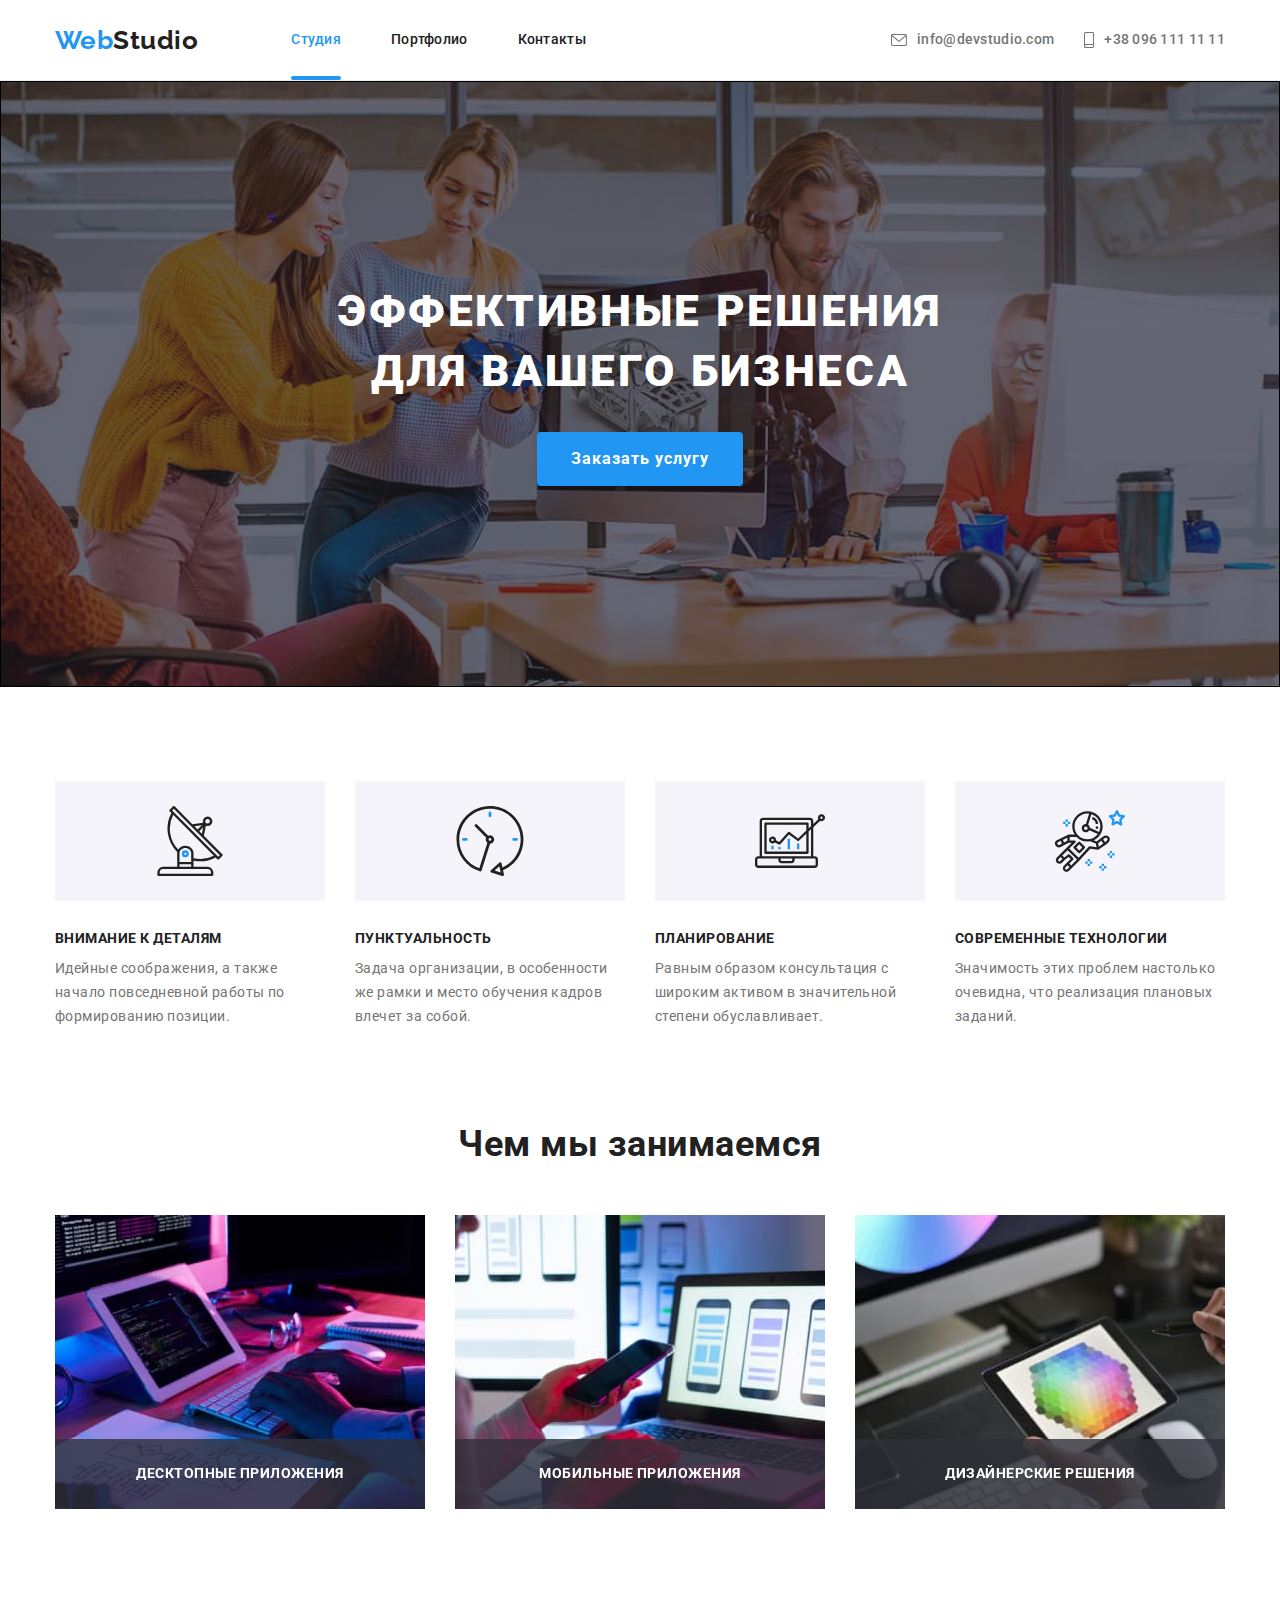
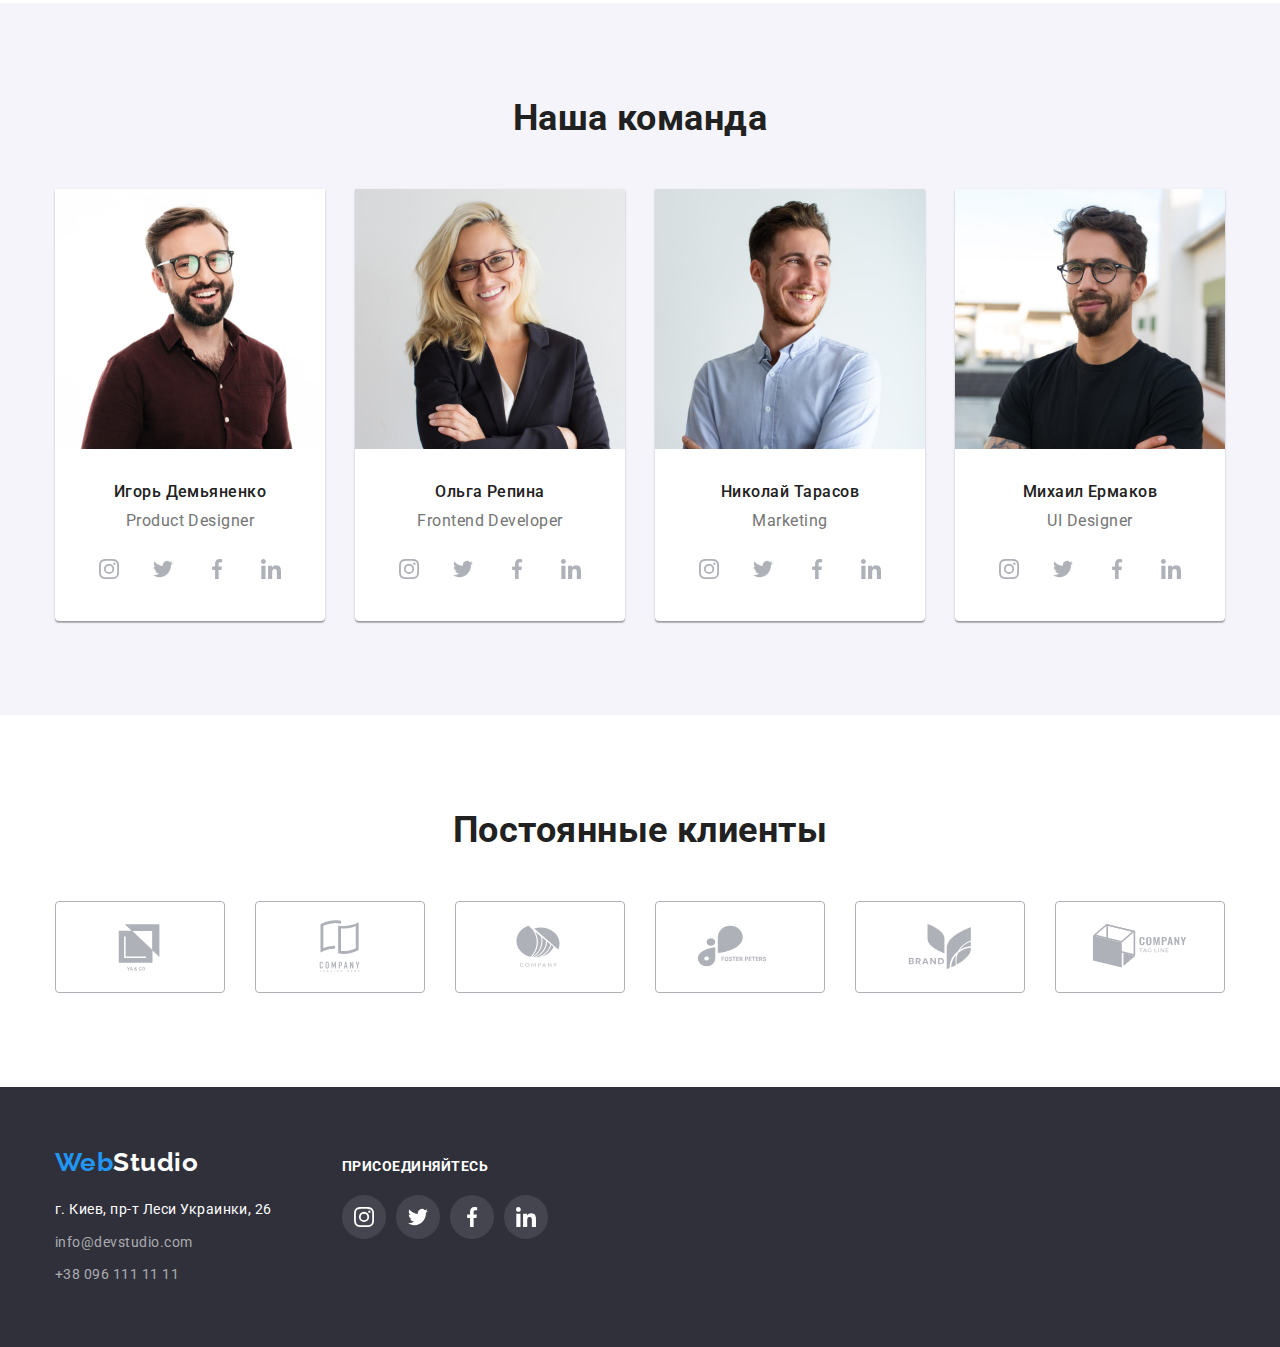
==== index.html @ 762a71c5 "start" ====
<!DOCTYPE html>
<html lang="ru">

<head>
    <meta charset="UTF-8">
    <meta http-equiv="X-UA-Compatible" content="IE=edge">
    <meta name="viewport" content="width=device-width, initial-scale=1.0">
    <title>HomeWork №5</title>
    <link rel="stylesheet" href="https://cdnjs.cloudflare.com/ajax/libs/modern-normalize/1.1.0/modern-normalize.min.css">
    <link href="https://fonts.googleapis.com/css2?family=Raleway:wght@700&family=Roboto:wght@400;500;700;900&display=swap" rel="stylesheet">
    <link rel="stylesheet" href="./css/styles.css"/>
</head>

<body>
    <!-- Шапка-->
    <header class="header-page">
        <div class="container logo-nav-contacts">
            <nav class="logo-nav">
                <a href="./index.html" class="logo"><span class="logostyle">Web</span>Studio</a>
                <ul class="site-nav list">
                    <li class="site-nav-item"><a href="./index.html" class="link current">Студия</a></li>
                    <li class="site-nav-item"><a href="./portfolio.html" class="link">Портфолио</a></li>
                    <li class="site-nav-item"><a href="./contacts.html" class="link">Контакты</a></li>
                </ul>
            </nav>
                <ul class="header-address list">
                    <li class="contact-item">
                        <a href="mailto:info@devstudio.com" class="header-contact">
                            <svg class="contact-icon" width="16" height="12">
                                <use href="./images/icon.svg#icon-mail" ></use>
                            </svg>
                            info@devstudio.com</a>
                    </li>
                    <li class="contact-item">
                        <a href="tel:+380961111111" class="header-contact">
                            <svg class="contact-icon" width="10" height="16">
                                <use href="./images/icon.svg#icon-mobile"></use>
                            </svg>
                            +38 096 111 11 11</a>
                    </li>
                </ul>
                
        </div>
    </header>
    <main>
        <!-- Hero / Эффективные решения -->
            <section class="section hero">
                <h1 class="hero-title">Эффективные решения для вашего бизнеса</h1>
                <button type="button" class="button-primary" data-modal-open>Заказать услугу</button>
            </section>
        <!-- Modal / Модальное окно -->
            <div class="backdrop is-hidden" data-modal>
                <div class="modal">
                    <button class="button-close" data-modal-close>
                        <svg class="button-icon-close" width="11" height="11">
                            <use href="./images/icon.svg#icon-close"></use>
                        </svg>
                    </button>
                </div>
            </div>
        <!-- Work / Наши преймущества (с условным заголовком) -->
        <section class="section work">
        <div class="container">
            <h2 class="visually-hidden">Наши преймущества</h2>
            <ul class="work list">
                <li class="work-item">
                    <div class="button-work">
                        <svg class="button-icon-work" width="70" height="70">
                            <use href="./images/icon.svg#icon-antenna"></use>
                        </svg>
                    </div>
                    <h3 class="work-title">Внимание к деталям</h3>
                    <p class="work-description">Идейные соображения, а также начало повседневной работы по формированию позиции.
                    </p>
                </li>
                <li class="work-item">
                    <div class="button-work">
                        <svg class="button-icon-work" width="70" height="70">
                            <use href="./images/icon.svg#icon-clock"></use>
                        </svg>
                    </div>
                    <h3 class="work-title">Пунктуальность</h3>
                    <p class="work-description">Задача организации, в особенности же рамки и место обучения кадров влечет за
                        собой.</p>
                </li>
                <li class="work-item">
                    <div class="button-work">
                        <svg class="button-icon-work" width="70" height="70">
                            <use href="./images/icon.svg#icon-diagram"></use>
                        </svg>
                    </div>
                    <h3 class="work-title">Планирование</h3>
                    <p class="work-description">Равным образом консультация с широким активом в значительной степени
                        обуславливает.</p>
                </li>
                <li class="work-item">
                    <div class="button-work">
                        <svg class="button-icon-work" width="70" height="70">
                            <use href="./images/icon.svg#icon-astronaut"></use>
                        </svg>
                    </div>
                    <h3 class="work-title">Современные технологии</h3>
                    <p class="work-description">Значимость этих проблем настолько очевидна, что реализация плановых заданий.</p>
                </li>
            </ul>
        </div>
        </section>
        <!-- About / Чем мы занимаемся -->
        <section class="section about">
        <div class="container">
            <h2 class="section-title">Чем мы занимаемся</h2>
                <ul class="about list">
                    <li class="about-item">
                        <img src="./images/box1.jpg" class="about-image" alt="image programer is working" width="370" />
                        <h3 class="about-subject">Десктопные приложения</h3>
                    </li>
                    <li class="about-item">
                        <img src="./images/box2.jpg" class="about-image" alt="designers are developing application for smartphones-" width="370"/>
                        <h3 class="about-subject">Мобильные приложения</h3>
                    </li>
                    <li class="about-item">
                        <img src="./images/box3.jpg" class="about-image" alt="creative artist web-design is working-" width="370"/>
                        <h3 class="about-subject">Дизайнерские решения</h3>
                    </li>
                </ul>
        </div>
        </section>
        <!-- Our team / Наша команда -->
        <section class="section team">
        <div class="container">
            <h2 class="section-title">Наша команда</h2>
            <ul class="team-box list">
                <li class="team-item" >
                    <img src="./images/pdesigner.jpg" alt="Игорь Демьяненко" class="team-image" width="270"/>
                    <div class="team-thumbs">
                        <h3 class="our-team">Игорь Демьяненко</h3>
                        <p class="team-speciality">Product Designer</p>
                        <ul class="team-social list">
                            <li class="team-social-item">
                                <a href="" class="button-team-social">
                                    <svg class="button-team-icon-social" width="20" height="20">
                                        <use href="./images/icon.svg#icon-instagram"></use>
                                    </svg>
                                </a>
                            </li>
                            <li class="team-social-item">
                                <a href="" class="button-team-social">
                                    <svg class="button-team-icon-social" width="20" height="20">
                                        <use href="./images/icon.svg#icon-twitter"></use>
                                    </svg>
                                </a>
                            </li>
                            <li class="team-social-item">
                                <a href="" class="button-team-social">
                                    <svg class="button-team-icon-social" width="20" height="20">
                                        <use href="./images/icon.svg#icon-facebook"></use>
                                    </svg>
                                </a>
                            </li>
                            <li class="team-social-item">
                                <a href="" class="button-team-social">
                                    <svg class="button-team-icon-social" width="20" height="20">
                                        <use href="./images/icon.svg#icon-linkedin"></use>
                                    </svg>
                                </a>
                            </li>
                        </ul>
                    </div>
                </li>
                <li class="team-item">
                    <img src="./images/developer.jpg" alt="Ольга Репина" class="team-image" width="270"/>
                    <div class="team-thumbs">
                        <h3 class="our-team">Ольга Репина</h3>
                        <p class="team-speciality">Frontend Developer</p>
                        <ul class="team-social list">
                            <li class="team-social-item">
                                <a href="" class="button-team-social">
                                    <svg class="button-team-icon-social" width="20" height="20">
                                        <use href="./images/icon.svg#icon-instagram"></use>
                                    </svg>
                                </a>
                            </li>
                            <li class="team-social-item">
                                <a href="" class="button-team-social">
                                    <svg class="button-team-icon-social" width="20" height="20">
                                        <use href="./images/icon.svg#icon-twitter"></use>
                                    </svg>
                                </a>
                            </li>
                            <li class="team-social-item">
                                <a href="" class="button-team-social">
                                    <svg class="button-team-icon-social" width="20" height="20">
                                        <use href="./images/icon.svg#icon-facebook"></use>
                                    </svg>
                                </a>
                            </li>
                            <li class="team-social-item">
                                <a href="" class="button-team-social">
                                    <svg class="button-team-icon-social" width="20" height="20">
                                        <use href="./images/icon.svg#icon-linkedin"></use>
                                    </svg>
                                </a>
                            </li>
                        </ul>
                    </div>
                </li>
                <li class="team-item">
                    <img src="./images/marketing.jpg" alt="Николай Тарасов" class="team-image" width="270"/>
                    <div class="team-thumbs">
                        <h3 class="our-team">Николай Тарасов</h3>
                        <p class="team-speciality">Marketing</p>
                        <ul class="team-social list">
                            <li class="team-social-item">
                                <a href="" class="button-team-social">
                                    <svg class="button-team-icon-social" width="20" height="20">
                                        <use href="./images/icon.svg#icon-instagram"></use>
                                    </svg>
                                </a>
                            </li>
                            <li class="team-social-item">
                                <a href="" class="button-team-social">
                                    <svg class="button-team-icon-social" width="20" height="20">
                                        <use href="./images/icon.svg#icon-twitter"></use>
                                    </svg>
                                </a>
                            </li>
                            <li class="team-social-item">
                                <a href="" class="button-team-social">
                                    <svg class="button-team-icon-social" width="20" height="20">
                                        <use href="./images/icon.svg#icon-facebook"></use>
                                    </svg>
                                </a>
                            </li>
                            <li class="team-social-item">
                                <a href="" class="button-team-social">
                                    <svg class="button-team-icon-social" width="20" height="20">
                                        <use href="./images/icon.svg#icon-linkedin"></use>
                                    </svg>
                                </a>
                            </li>
                        </ul>
                    </div>
                </li>
                <li class="team-item">
                    <img src="./images/uideveloper.jpg" alt="Михаил Ермаков" class="team-image" width="270"/>
                    <div class="team-thumbs">
                        <h3 class="our-team">Михаил Ермаков</h3>
                        <p class="team-speciality">UI Designer</p>
                        <ul class="team-social list">
                            <li class="team-social-item">
                                <a href="" class="button-team-social">
                                    <svg class="button-team-icon-social" width="20" height="20">
                                        <use href="./images/icon.svg#icon-instagram"></use>
                                    </svg>
                                </a>
                            </li>
                            <li class="team-social-item">
                                <a href="" class="button-team-social">
                                    <svg class="button-team-icon-social" width="20" height="20">
                                        <use href="./images/icon.svg#icon-twitter"></use>
                                    </svg>
                                </a>
                            </li>
                            <li class="team-social-item">
                                <a href="" class="button-team-social">
                                    <svg class="button-team-icon-social" width="20" height="20">
                                        <use href="./images/icon.svg#icon-facebook"></use>
                                    </svg>
                                </a>
                            </li>
                            <li class="team-social-item">
                                <a href="" class="button-team-social">
                                    <svg class="button-team-icon-social" width="20" height="20">
                                        <use href="./images/icon.svg#icon-linkedin"></use>
                                    </svg>
                                </a>
                            </li>
                        </ul>
                    </div>
                </li>
            </ul>
        </div>
        </section>
        
        <!-- Clients / Постоянные клиенты -->
        <section class="section clients">
            <div class="container">
                <h2 class="section-title">Постоянные клиенты</h2>
                <ul class="clients list">
                    <li class="clients-item">
                        <a class="button-clients">
                            <svg class="button-icon-clients" width="170" height="92">
                                <use href="./images/icon.svg#icon-logo1"></use>
                            </svg>
                        </a>
                    </li>
                    <li class="clients-item">
                        <a class="button-clients">
                            <svg class="button-icon-clients" width="170" height="92">
                                <use href="./images/icon.svg#icon-logo2"></use>
                            </svg>
                        </a>
                    </li>
                    <li class="clients-item">
                        <a class="button-clients">
                            <svg class="button-icon-clients" width="170" height="92">
                                <use href="./images/icon.svg#icon-logo3"></use>
                            </svg>
                        </a>
                    </li>
                    <li class="clients-item">
                        <a class="button-clients">
                            <svg class="button-icon-clients" width="170" height="92">
                                <use href="./images/icon.svg#icon-logo4"></use>
                            </svg>
                        </a>
                    </li>
                    <li class="clients-item">
                        <a class="button-clients">
                            <svg class="button-icon-clients" width="170" height="92">
                                <use href="./images/icon.svg#icon-logo5"></use>
                            </svg>
                        </a>
                    </li>
                    <li class="clients-item">
                        <a class="button-clients">
                            <svg class="button-icon-clients" width="170" height="92">
                                <use href="./images/icon.svg#icon-logo6"></use>
                            </svg>
                        </a>
                    </li>
                </ul>
            </div>
        </section>
    </main>
<!--подвал-->
        <footer class="footer-main">
            <div class="container footer">
                <div class="footer-logo-address">
                <a href="./index.html" class="logo"><span class="logostyle">Web</span>Studio</a>
                <address class="footer-address">
                    <ul class="address list">
                        <li class="address-item"><a href="" class="location">г. Киев, пр-т Леси Украинки, 26</a></li>
                        <li class="address-item"><a href="mailto:info@devstudio.com" class="footer-contacts">info@devstudio.com</a></li>
                        <li class="address-item"><a href="tel:+380961111111" class="footer-contacts">+38 096 111 11 11</a></li>
                    </ul>
                </address>
                </div>
                <div class="footer-social">
                    <h3 class="social-title">Присоединяйтесь</h3>
                    <ul class="social list">
                        <li class="social-item">
                            <button class="button-social">
                                <svg class="button-icon-social" width="20" height="20">
                                    <use href="./images/icon.svg#icon-instagram"></use>
                                </svg>
                            </button>
                        </li>
                        <li class="social-item">
                            <button class="button-social">
                                <svg class="button-icon-social" width="20" height="20">
                                    <use href="./images/icon.svg#icon-twitter"></use>
                                </svg>
                            </button>
                        </li>
                        <li class="social-item">
                            <button class="button-social">
                                <svg class="button-icon-social" width="20" height="20">
                                    <use href="./images/icon.svg#icon-facebook"></use>
                                </svg>
                            </button>
                        </li>
                        <li class="social-item">
                            <button class="button-social">
                                <svg class="button-icon-social" width="20" height="20">
                                    <use href="./images/icon.svg#icon-linkedin"></use>
                                </svg>
                            </button>
                        </li>
                    </ul>
                </div>
            </div>
        </footer>

    <script src="./js/modal.js"></script>
    </body>
</html>
---- css/styles.css ----
:root {
    --primary-text-color: #212121;
    --secondary-text-color: #757575;
    --title-text-color: #212121;
    --accent-color: #2196F3;
    --primary-white-color: #ffffff;
    --secondary-background-color: #2F303A;
    --primary-icon-color: #AFB1B8;
}
body { background: #ffffff;
    color: var(--primary-text-color);
    font-family: Roboto, sans-serif;
    letter-spacing: 0.03em;
}
/*Утилиты для списков*/
.list {
    list-style: none;
    padding: 0;
    margin: 0;

}
/* Контейнер */
.container {
    margin: 0 auto;
    width: 1200px;
    padding-left: 15px;
    padding-right: 15px;
}
/* Базовые параметры секций */
.section {
    padding-top: 94px;
    padding-bottom: 94px;
}
/* Загаловки секций*/
.section-title {
    margin-top: 0;
    margin-bottom: 50px;
    text-align: center;
    color: var(--primary-text-color);
    font-weight: 700;
    font-size: 36px;
    line-height: 1.17;
}
/* Линия для шапки */
.header-page {
    border-bottom: 1px solid #ECECEC;
    background-color: var(--primary-white-color);
}
/* Логотип */
.logo {
    color: var(--primary-text-color);
    font-family: Raleway, sans-serif;
    font-size: 26px;
    font-weight: 700;
    line-height: 1.19;
    text-decoration: none;
}
.logostyle {
    color: var(--accent-color)
}
/*Шапка*/
.logo-nav-contacts {
    display: flex;
    align-items: center;
}
/*Навигация в шапке*/
.logo-nav {
    display: flex;
    align-items: center;
}

.link {
    color: var(--primary-text-color);
    font-size: 14px;
    font-weight: 500;
    line-height: 1.14;
    letter-spacing: 0.02em;
    text-decoration: none;
}
.site-nav {
    display: flex;
    margin-left: 93px;
}
    .site-nav-item {
    margin-right: 50px;
}
/*второй вариант отступа(для конспекта)
.site-nav .item:not(:last-child)
margin-rigth:40px; 
----------------------------*/

.site-nav .link {
    display: block;
    padding-top: 32px;
    padding-bottom: 32px;
    transition: color 250ms cubic-bezier(0.4, 0, 0.2, 1);
}
.site-nav .link:hover,
.site-nav .link:focus {
    color: var(--accent-color);
    
}
.site-nav .link.current {
    color: var(--accent-color);
    position: relative;
}
.site-nav .link.current::after {
    position: absolute;
    content: "";
    bottom: 0;
    left: 0;
    border-radius: 4px;
    height: 4px;
    width: 100%;
    background-color: var(--accent-color);
}
/* Контакты в шапке */
.header-address {
    display: flex;
    margin-left: auto;
    align-items: center;
}
.header-address .contact-item+.contact-item {
    margin-left: 30px;
}
.header-contact {
    display: flex;
    font-size: 14px;
    font-weight: 500;
    line-height: 1.14;
    letter-spacing: 0.02em;
    text-decoration: none;
    color: var(--secondary-text-color);
    align-items: center;
    justify-content: center;
    padding-top: 32px;
    padding-bottom: 32px;
    transition: color 250ms cubic-bezier(0.4, 0, 0.2, 1);
}
.header-contact:hover,
.header-contact:focus {
    color: var(--accent-color)
}
.contact-icon {
    margin-right: 10px;
    fill: currentColor; 
    vertical-align:middle;
}
/* Hero / Эффективные решения */
.section.hero { 
    background-repeat: no-repeat;
    background-position: center;
    background-size: cover;
    background-color: #C4C4C4;
    border: 1px solid #000000;
    text-align: center;
    max-width: 1600px;
    padding: 200px 0;
    margin-left: auto;
    margin-right: auto;
    background-image: linear-gradient(
        to right,
    rgba(47, 48, 58, 0.4),
    rgba(47, 48, 58, 0.4)),
    url(../images/main-img.jpg);
}
.hero-title {
    margin-top: 0;
    margin-bottom: 0;
    color: var(--primary-white-color);
    font-weight: 900;
    font-size: 44px;
    line-height: 1.36;
    letter-spacing: 0.06em;
    text-transform: uppercase;
    max-width: 700px;
    margin-left: auto;
    margin-right: auto;
}
.button-primary {
    color: var(--primary-white-color);
    background-color: var(--accent-color);
    font-weight: 700;
    font-size: 16px;
    line-height: 1.88;
    letter-spacing: 0.06em;
    text-align: center;
    text-decoration: none;
    box-shadow: 0px 4px 4px rgba(0, 0, 0, 0.15);
    border-radius: 4px;
    border-color: transparent;
    padding: 10px 32px;
    min-width: 200px;
    margin-top: 30px;
    cursor: pointer;
}
/* Hidden */
.visually-hidden {
    position: absolute;
    width: 1px;
    height: 1px;
    margin: -1px;
    border: 0;
    padding: 0;

    white-space: nowrap;
    clip-path: inset(100%);
    clip: rect(0 0 0 0);
    overflow: hidden;
}
/* Work / Наши преймущества (с условным заголовком) */
.section.work{
    margin-top: 0;
    margin-bottom: 0;
    padding-top: 94px;
    padding-bottom: 0;
    background-color: #ffffff;
}
.work {
    display: flex;
}
.work-item {
    margin-right: 30px;
}
.work-item:last-child {
    margin-right: 0;
}

.button-work {
    background-color: #F5F4FA;
    display: flex;
    width: 270px;
    height: 120px;
    border: none;
    margin-bottom: 30px;
    padding: 0;
    align-items: center;
    justify-content: center;
}
.button-icon-work {
    width: 70px;
    height: 70px;
}
.work-title {
    font-weight: 700;
    font-size: 14px;
    line-height: 1.14;
    text-transform: uppercase;
    margin-top: 0;
    margin-bottom: 10px;
}
.work-description {
    margin-top: 0;
    margin-bottom: 0;
    font-size: 14px;
    font-weight: 400;
    line-height: 1.71;
    color: var(--secondary-text-color);
}
/* About / Чем мы занимаемся */
.about {
    display: flex;
}

.about-item {
    margin-right: 30px;
    position: relative;
    display: flex;
}
.about-item:last-child {
    margin-right: 0;
}
.about-subject {
    position: absolute;
    left: 0;
    bottom: 0;
    margin: 0;
    padding: 27px 0;
    width: 100%;
    height: 70px;
    background: rgba(47, 48, 58, 0.8);
    font-weight: 700;
    font-size: 14px;
    line-height: 1.14;
    text-align: center;
    text-transform: uppercase;
    color: #FFFFFF;
}
/* Изображения для about */
.about-image {
    width: 370px;
}
/* Our team / Наша команда*/
.section.team {
    background-color: #F5F4FA;
}
.team-box {
    display: flex;
}
.team-item {
    width: 270px;
    margin-top: 0;
    margin-bottom: 0;
    margin-right: 30px;
    background-color: #ffffff;
    box-shadow: 0px 1px 3px rgba(0, 0, 0, 0.12),
                0px 1px 1px rgba(0, 0, 0, 0.14),
                0px 2px 1px rgba(0, 0, 0, 0.2);
    border-radius: 0px 0px 4px 4px;
}
.team-item:last-child {
    margin-right: 0;
}
.our-team {
    margin-top: 0;
    margin-bottom: 10px;
    font-size: 16px;
    font-weight: 500;
    line-height: 1.17;
}
.team-speciality {
    margin-top: 0;
    margin-bottom: 16px;
    font-size: 16px;
    font-weight: 400;
    line-height: 1.17;
    color: var(--secondary-text-color);
}
.team-thumbs {
    padding-top: 30px;
    padding-bottom: 30px;
    padding-left: 32px;
    padding-right: 32px;
    text-align: center;
}
/* Кнопки social link*/
.team-social.list {
    display: flex;

}
.team-social-item {
    display: flex;
    margin-right: 10px;
}
.team-social-item:last-child {
    margin-right: 0;
}
.button-team-social {
    display: flex;
    padding: 0;
    border: none;
    color: var(--primary-icon-color);
    background: #ffffff;
    width: 44px;
    height: 44px;
    align-items: center;
    justify-content: center;
    transition: color 250ms cubic-bezier(0.4, 0, 0.2, 1), 
                background-color 250ms cubic-bezier(0.4, 0, 0.2, 1);
}
.button-team-icon-social {
    fill: currentColor;
    width: 20px;
    height: 20px;
}
.button-team-social:hover {
    color: #ffffff;
    background-color: var(--accent-color);
    border: none;
    border-radius: 50%;
}
/* Clients / Постоянные клиенты */
.clients.list {
    display: flex;
}
.clients-item {
    margin-right: 30px;
}
.clients-item:last-child {
    margin-right: 0;
}
.button-clients {
    display: flex;
    border: 1px solid var(--primary-icon-color);
    border-radius: 4px;
    color: var(--primary-icon-color);
    width: 170px;
    height: 92px;
    cursor: pointer;
    align-items: center;
    justify-content: center;
    transition: color 250ms cubic-bezier(0.4, 0, 0.2, 1),
                border 250ms cubic-bezier(0.4, 0, 0.2, 1);
}
.button-icon-clients {
    fill: currentcolor;
    width: 106px;
    height: 60px;
}
.button-clients:hover {
    color: var(--accent-color);
    border: 1px solid var(--accent-color);
}
/*Подвал*/
footer {
    background-color: var(--secondary-background-color);
    padding: 60px 0;
}
.footer-logo-address > .logo {
    color: #ffffff;
}
address {
    margin-top: 20px;
    margin-bottom: 0;
}
.address-item {
    margin-bottom: 9px;
}
.address-item:last-child {
    margin-bottom: 0;
}
.location {
    color: #FFFFFF;
    font-size: 14px;
    font-weight: 400;
    line-height: 1.71;
    text-decoration: none;
    font-style: normal;
}
.footer-contacts {
    color: rgba(255, 255, 255, 0.6);
    font-size: 14px;
    font-weight: 400;
    line-height: 1.71;
    text-decoration: none;
    font-style: normal;
}

.footer-contacts:hover,
.footer-contacts:focus {
    color: var(--accent-color);
}
.footer-main {
    padding-top: 60px;
    padding-bottom: 60px;
}
.footer {
    display: flex;
    flex-direction: row;
    align-items: baseline;
}
.footer-logo-address {
    padding: 0;
    margin-right: 70px;
}

.social-title {
    margin: 0;
    font-weight: 700;
    font-size: 14px;
    line-height: 1.14;
    text-transform: uppercase;
    color: var(--primary-white-color);
}
/* Кнопки social link в подвале */
.social.list {
    display: flex;
    margin-top: 20px;
}
.social-item {
    display: flex;
    margin-right: 10px;
}
.social-item:last-child {
    margin-right: 0;
}
.button-social {
    display: flex;
    padding: 0;
    border: none;
    border-radius: 50%;
    color: #ffffff;
    background: rgba(255, 255, 255, 0.1);
    width: 44px;
    height: 44px;
    align-items: center;
    justify-content: center;
    transition: background-color 250ms cubic-bezier(0.4, 0, 0.2, 1);
}
.button-icon-social {
    fill: currentcolor;
    width: 20px;
    height: 20px;
}
.button-social:hover {
    background-color: var(--accent-color)
}
/*Портфолио*/
.section.project {
    background-color: #ffffff;
    border: 1px solid #EEEEEE;
}
/*Кнопки в портфолио (с условным заголовком)*/
.button-type {
    display: flex;
    margin-bottom: 34px;
    margin-top: 0;
    justify-content: center;
}
.button-projects {
    color: var(--primary-text-color);
    background-color: #F5F4FA;
    font-weight: 500;
    font-size: 16px;
    line-height: 1.63;
    border-radius: 4px;
    border-color: transparent;
    padding: 6px 22px 6px 22px;
    cursor: pointer;
}
.button-projects:hover,
.button-projects:focus {
    color: var(--primary-white-color);
    background-color: var(--accent-color);
}
.button-projects.all {
    color: var(--primary-white-color);
    background-color: var(--accent-color);
}
/* Projects / Cписок проектов в портфолио */
.projects-type {
    display: flex;
    flex-wrap: wrap;
}
.project-box {
    background: #FFFFFF;
    border: 1px solid #EEEEEE;
    width: 370px;
    margin-right: 30px;
    margin-bottom: 30px;
}
.project-box:nth-child(3n) {
    margin-right: 0;
}
.project-box:nth-last-child(-n + 3) {
    margin-bottom: 0;
}
.project-box:hover .project-description {
    opacity: 1;
    transform: translateY(0);
}
.project-thumb {
    position: relative;
    overflow: hidden;
}
.project-description {
    position: absolute;
    left: 0;
    top: 0;
    margin: 0;
    padding: 63px 24px;
    width: 370px;
    height: 294px;
    background-color: rgba(33, 150, 243, 0.9);
    font-weight: 400;
    font-size: 18px;
    line-height: 1.56;
    text-align: center;
    text-decoration: none;
    color: #FFFFFF;
    opacity: 0;
    transform: translateY(404px);
    transition: transform 250ms cubic-bezier(0.4, 0, 0.2, 1);
}
.project-img {
    width: 370px;
    margin-top: 0;
    margin-bottom: 20px;
}
.portfolio-projects {
    margin: 0 24px 4px 24px;
    color: var(--primary-text-color);
    font-size: 16px;
    font-weight: 700;
    line-height: 2;
    letter-spacing: 0.06em;
}
.portfolio-type {
    margin: 0 24px 20px 24px;
    color: var(--secondary-text-color);
    font-size: 16px;
    font-weight: 400;
    line-height: 1.88;
}
.project-item {
    margin-right: 8px;
}
.project-item:last-child {
    margin-right: 0;
}

/* Модальное окно */
.backdrop {
    position: fixed;
    top: 0;
    left: 0;
    width: 100%;
    height: 100%;
    background-color: rgba(0, 0, 0, 0.2);

    transition: opacity 250ms cubic-bezier(0.4, 0, 0.2, 1);
}
.backdrop.is-hidden {
    opacity: 0;
    pointer-events: none;
}
.backdrop.is-hidden .modal {
    transform: translate(-50%, -80%) scale(0.39);
}
.modal {
    position: absolute;
    top: 50%;
    left: 50%;
    opacity: 1;
    min-width: 528px;
    min-height: 581px;
    background-color: #ffffff;
    box-shadow: 0px 1px 3px rgba(0, 0, 0, 0.12),
                0px 1px 1px rgba(0, 0, 0, 0.14),
                0px 2px 1px rgba(0, 0, 0, 0.2);
    border-radius: 4px;
    transform: translate(-50%, -50%) scale(1);
    transition: transform 1000ms cubic-bezier(0.4, 0, 0.2, 1),
    opacity 250ms cubic-bezier(0.4, 0, 0.2, 1);
}
.button-close {
    display: flex;
    margin-left: auto;
    margin-right: 8px;
    margin-top: 8px;
    border-radius: 50%;
    border: 1px solid rgba(0, 0, 0, 0.1);
    color: #000000;
    background: #ffffff;
    width: 30px;
    height: 30px;
    align-items: center;
    justify-content: center;
    cursor: pointer;
}

.button-icon-close {
    fill: currentColor;
    width: 11px;
    height: 11px;
}
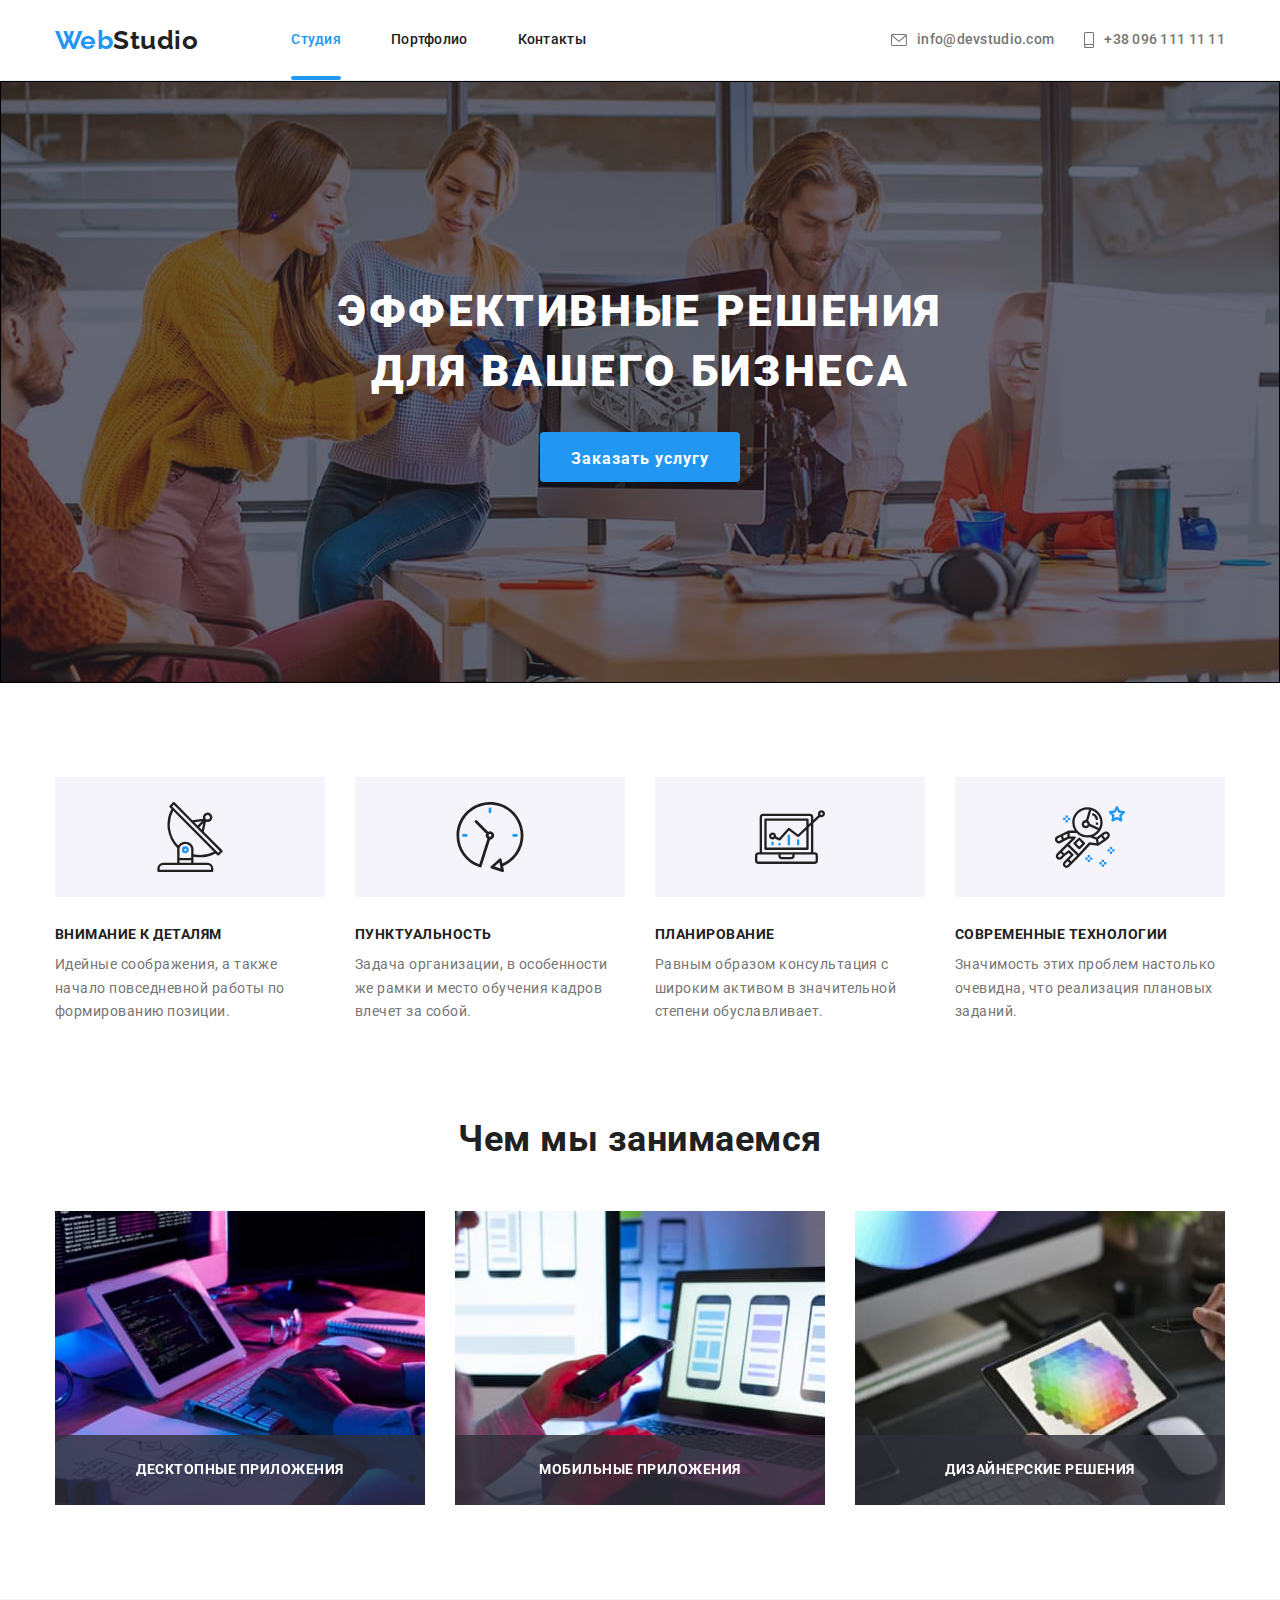
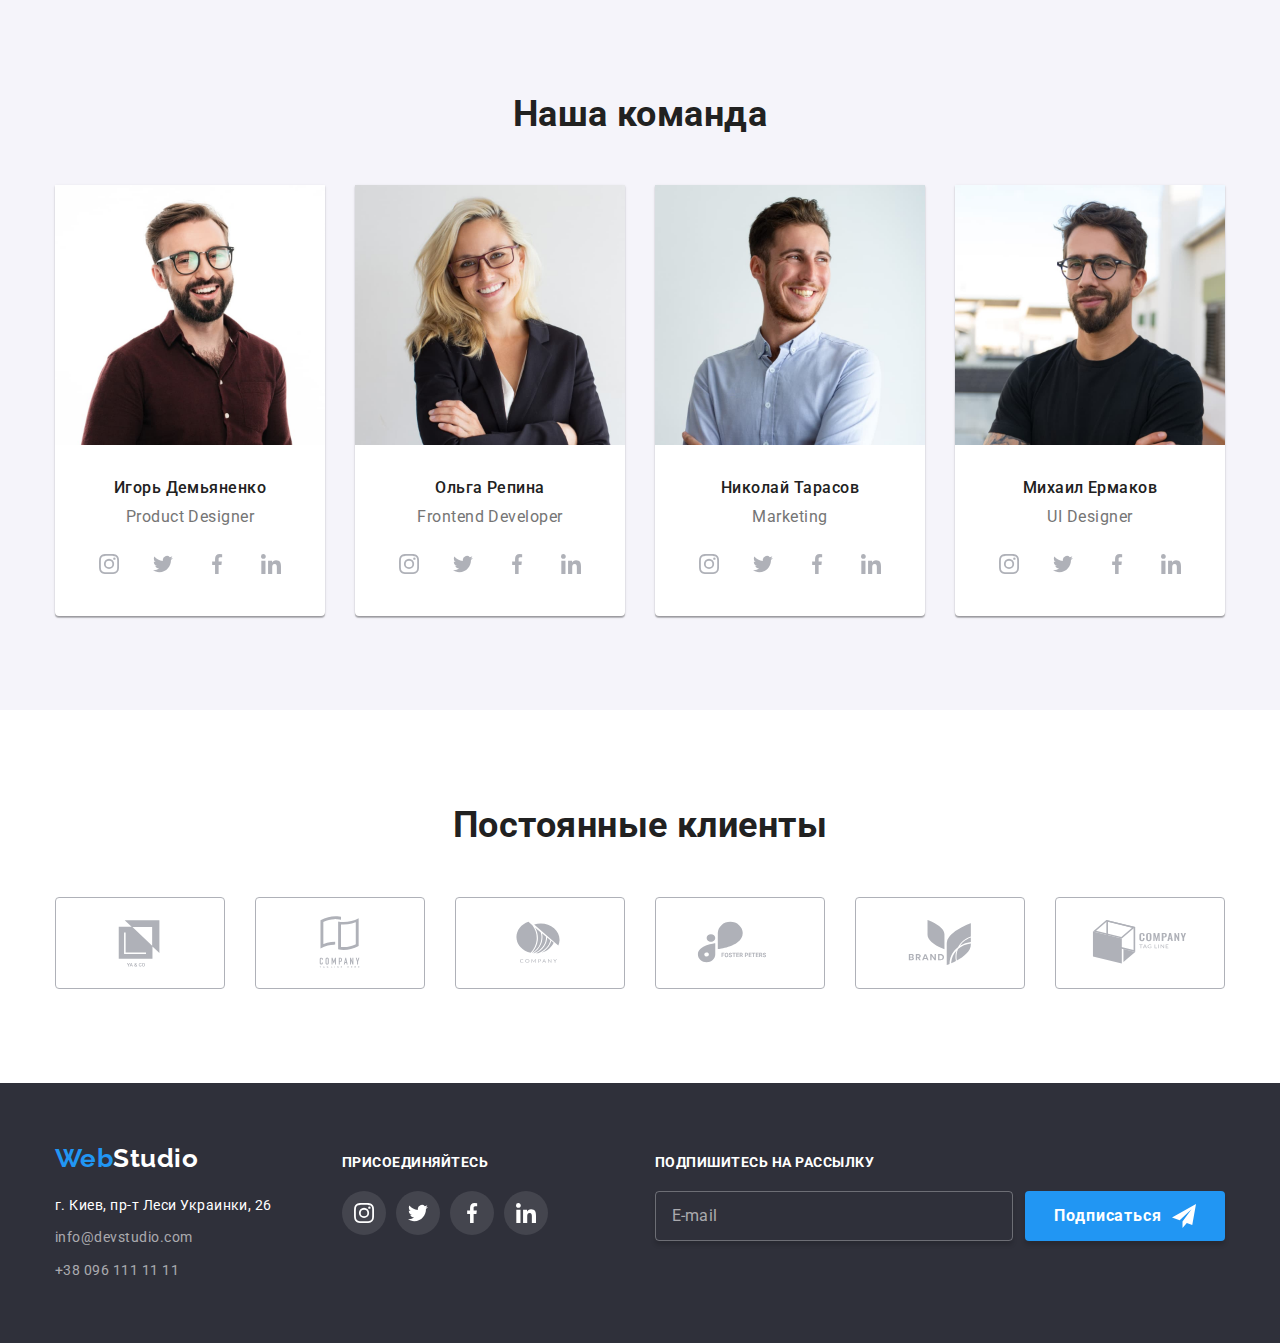
==== commit d76942b9: "на проверку валидатором" ====
--- a/index.html
+++ b/index.html
@@ -56,6 +56,47 @@
                             <use href="./images/icon.svg#icon-close"></use>
                         </svg>
                     </button>
+                    <h2 class="modal-title">Оставьте свои данные, мы вам перезвоним</h2>
+                    <form class="form">
+                        <div class="form-field">
+                            <label class="label-field" for="name">Имя</label>
+                            <input class="input-field" type="text" name="name" id="name"/>
+                            <span class="button-modal">
+                                <svg class="button-icon-modal person" width="12" height="12">
+                                    <use href="./images/icon.svg#icon-modal-person"></use>
+                                </svg>
+                            </span>
+                        </div>
+                        <div class="form-field">
+                            <label class="label-field" for="tel">Телефон</label>
+                            <input class="input-field" type="tel" name="tel" id="tel"/>
+                            <span class="button-modal">
+                                <svg class="button-icon-modal phone" width="13" height="13">
+                                    <use href="./images/icon.svg#icon-modal-phone"></use>
+                                </svg>
+                            </span>
+                        </div>
+                        <div class="form-field">
+                        <label class="label-field" for="mail">Почта</label>
+                        <input class="input-field" type="email" name="mail" id="mail"/>
+                        <span class="button-modal">
+                            <svg class="button-icon-modal email" width="15" height="12">
+                                <use href="./images/icon.svg#icon-modal-email"></use>
+                            </svg>
+                        </span>
+                        </div>
+                        <div class="form-field comment">
+                            <label class="label-field" for="comment">Комментарий</label>
+                            <textarea class="textarea-field" placeholder="Введите текст" id="comment"></textarea>
+                        </div>
+                        <div class="form-field-policy">
+                            <input type="checkbox" name="policy" id="policy">
+                            <label class="label-field-policy" for="policy">
+                                Соглашаюсь с рассылкой и принимаю 
+                                <a href="" class="link-policy">Условия договора</a></label>
+                        </div>
+                        <button class="button-primary send" type="submit">Отправить</button>
+                    </form>
                 </div>
             </div>
         <!-- Work / Наши преймущества (с условным заголовком) -->
@@ -347,7 +388,7 @@
                 </address>
                 </div>
                 <div class="footer-social">
-                    <h3 class="social-title">Присоединяйтесь</h3>
+                    <h3 class="footer-title">Присоединяйтесь</h3>
                     <ul class="social list">
                         <li class="social-item">
                             <button class="button-social">
@@ -379,9 +420,24 @@
                         </li>
                     </ul>
                 </div>
+                <div class="footer-mailing">
+                    <h3 class="footer-title">Подпишитесь на рассылку</h3>
+                    <form class="form-mailing">
+                        <div class="form-field-button">
+                            <div class="form-field-mailing">
+                                <label for="mail"></label>
+                                <input class="input-mailing" placeholder="E-mail" type="email" name="mail" id="mail" />
+                            </div>
+                            <button class="button-primary subscribe" type="submit">Подписаться
+                                <svg class="subscribe-icon" width="24" height="24">
+                                    <use href="./images/icon.svg#icon-send"></use>
+                                </svg>
+                            </button>
+                        </div>
+                    </form>
+                </div>
             </div>
         </footer>
-
     <script src="./js/modal.js"></script>
     </body>
 </html>--- a/css/styles.css
+++ b/css/styles.css
@@ -7,7 +7,7 @@
     --secondary-background-color: #2F303A;
     --primary-icon-color: #AFB1B8;
 }
-body { background: #ffffff;
+body { background-color: #ffffff;
     color: var(--primary-text-color);
     font-family: Roboto, sans-serif;
     letter-spacing: 0.03em;
@@ -144,7 +144,6 @@
 .contact-icon {
     margin-right: 10px;
     fill: currentColor; 
-    vertical-align:middle;
 }
 /* Hero / Эффективные решения */
 .section.hero { 
@@ -189,11 +188,199 @@
     box-shadow: 0px 4px 4px rgba(0, 0, 0, 0.15);
     border-radius: 4px;
     border-color: transparent;
-    padding: 10px 32px;
+    padding: 10px;
+    height: 50px;
     min-width: 200px;
     margin-top: 30px;
     cursor: pointer;
 }
+
+/* Модальное окно */
+.backdrop {
+    position: fixed;
+    top: 0;
+    left: 0;
+    width: 100%;
+    height: 100%;
+    background-color: rgba(0, 0, 0, 0.2);
+    transition: opacity 250ms cubic-bezier(0.4, 0, 0.2, 1);
+}
+
+.backdrop.is-hidden {
+    opacity: 0;
+    pointer-events: none;
+}
+
+.backdrop.is-hidden .modal {
+    transform: translate(-50%, -80%) scale(0.39);
+}
+
+.modal {
+    position: absolute;
+    top: 50%;
+    left: 50%;
+    opacity: 1;
+    min-width: 528px;
+    min-height: 581px;
+    background-color: #ffffff;
+    box-shadow: 0px 1px 3px rgba(0, 0, 0, 0.12),
+        0px 1px 1px rgba(0, 0, 0, 0.14),
+        0px 2px 1px rgba(0, 0, 0, 0.2);
+    border-radius: 4px;
+    transform: translate(-50%, -50%) scale(1);
+    transition: transform 1000ms cubic-bezier(0.4, 0, 0.2, 1),
+        opacity 250ms cubic-bezier(0.4, 0, 0.2, 1);
+}
+
+.button-close {
+    position: absolute;
+    right: 8px;
+    top: 8px;
+    border-radius: 50%;
+    border: 1px solid rgba(0, 0, 0, 0.1);
+    color: #000000;
+    background: #ffffff;
+    width: 30px;
+    height: 30px;
+    align-items: center;
+    justify-content: center;
+    cursor: pointer;
+}
+
+.button-icon-close {
+    fill: currentColor;
+    width: 11px;
+    height: 11px;
+}
+.button-close:hover, .button-close:focus {
+    color: var(--accent-color);
+}
+/* Cтили для модального окна */
+.form {
+    margin: 12px 40px 40px 40px;
+}
+.modal-title {
+    font-weight: 700;
+    font-size: 20px;
+    line-height: 1.15;
+    margin-top: 40px;
+    margin-bottom: 0;
+    text-align: center;
+    color: var(--primary-text-color);
+}
+.form-field {
+    position: relative;
+    display: flex;
+    flex-direction: column;
+    margin-bottom: 10px;
+}
+.form-field-policy {
+    display: flex;
+    align-items: center;
+    margin-bottom: 30px;
+    padding-left: 12px;
+}
+
+.form-field.comment {
+    margin-bottom: 20px;
+}
+.label-field {
+    font-weight: 400;
+    font-size: 12px;
+    line-height: 1.17;
+    letter-spacing: 0.01em;
+    color: var(--secondary-text-color);
+    margin-bottom: 4px;
+}
+.label-field-policy { 
+    margin-left: 7px;
+    font-size: 14px;
+    line-height: 1.71;
+}
+.input-field {
+    padding: 11px 12px 11px 42px;
+    border: 1px solid rgba(33, 33, 33, 0.2);
+    border-radius: 4px;
+}
+
+.input-field:focus {
+    border: 1px solid var(--accent-color);
+} 
+.input-field:focus+.button-modal {
+    color: var(--accent-color);
+}
+.input-field:hover {
+    cursor: pointer;
+}
+input[type="checkbox"] {
+    width: 16px;
+    height: 15px;
+}
+.textarea-field {
+    border: 1px solid rgba(33, 33, 33, 0.2);
+    border-radius: 4px;
+    padding: 11px 12px;
+    height: 120px;
+    width: 100%;
+    resize: none; 
+}
+.textarea-field:focus {
+    border: 1px solid var(--accent-color);
+}
+.textarea-field::placeholder {
+    font-weight: 400;
+    font-size: 12px;
+    line-height: 1,17;
+    letter-spacing: 0.01em;
+    color: rgba(117, 117, 117, 0.5);
+}
+/* для конспекта стили при исчезновении placeholder
+.textarea-field:not(:placeholder-shown) {
+    border-color: #2196f3;
+} */
+.button-primary.send {
+    margin: 0 164px;
+    transition: background-color 250ms cubic-bezier(0.4, 0, 0.2, 1);
+}
+.button-primary.send:hover,
+.button-primary.send:focus {
+    background-color: #188CE8;
+    cursor: pointer;
+}
+
+.link-policy {
+    color: var(--accent-color);
+}
+/* Иконки для модального окна */
+.button-modal {
+    position: absolute;
+    display: flex;
+    left: 12px;
+    bottom: 11px;
+    width: 18px;
+    height: 18px;
+    transition: background-color 4250ms cubic-bezier(0.4, 0, 0.2, 1);
+    justify-content: center;
+    align-items: center;
+    cursor: pointer;
+}
+.button-icon-modal{
+    fill: currentColor;
+}
+.button-icon-modal.person {
+    width: 12px;
+    height: 12px;
+}
+.button-icon-modal.phone {
+    width: 13px;
+    height: 13px;
+}
+.button-icon-modal.email {
+    width: 15px;
+    height: 12px;
+}
+
+
 /* Hidden */
 .visually-hidden {
     position: absolute;
@@ -350,13 +537,12 @@
     padding: 0;
     border: none;
     color: var(--primary-icon-color);
-    background: #ffffff;
+    background-color: #ffffff;
     width: 44px;
     height: 44px;
     align-items: center;
     justify-content: center;
-    transition: color 250ms cubic-bezier(0.4, 0, 0.2, 1), 
-                background-color 250ms cubic-bezier(0.4, 0, 0.2, 1);
+    transition: color 250ms cubic-bezier(0.4, 0, 0.2, 1), background-color 250ms cubic-bezier(0.4, 0, 0.2, 1);
 }
 .button-team-icon-social {
     fill: currentColor;
@@ -440,10 +626,7 @@
 .footer-contacts:focus {
     color: var(--accent-color);
 }
-.footer-main {
-    padding-top: 60px;
-    padding-bottom: 60px;
-}
+
 .footer {
     display: flex;
     flex-direction: row;
@@ -454,7 +637,7 @@
     margin-right: 70px;
 }
 
-.social-title {
+.footer-title {
     margin: 0;
     font-weight: 700;
     font-size: 14px;
@@ -494,6 +677,45 @@
 }
 .button-social:hover {
     background-color: var(--accent-color)
+}
+.footer-mailing {
+    margin-left: auto;
+}
+.form-mailing {
+    margin-top: 20px;
+}
+.form-field-button {
+    display: flex;
+    align-items: center;
+}
+.input-mailing {
+    width: 358px;
+    height: 50px;
+    border: 1px solid rgba(255, 255, 255, 0.3);
+    box-shadow: 0px 4px 4px 0px rgba(0, 0, 0, 0.15);
+    border-radius: 4px;
+    background-color: rgba(33, 150, 243, 0);
+    color: #ffffff;
+    padding: 15px 16px;
+}
+.input-mailing::placeholder {
+    font-weight: 400;
+    font-size: 16px;
+    line-height: 1,25;
+    letter-spacing: 0.01em;
+    color: rgba(255, 255, 255, 0.6);
+}
+.button-primary.subscribe {
+    display: flex;
+    margin-top: 0;
+    margin-left: 12px;
+    color: #ffffff;
+    align-items: center;
+    justify-content: center;
+}
+.subscribe-icon {
+    margin-left: 10px;
+    fill: currentColor;
 }
 /*Портфолио*/
 .section.project {
@@ -545,10 +767,7 @@
 .project-box:nth-last-child(-n + 3) {
     margin-bottom: 0;
 }
-.project-box:hover .project-description {
-    opacity: 1;
-    transform: translateY(0);
-}
+
 .project-thumb {
     position: relative;
     overflow: hidden;
@@ -572,6 +791,10 @@
     transform: translateY(404px);
     transition: transform 250ms cubic-bezier(0.4, 0, 0.2, 1);
 }
+.project-box:hover .project-description {
+    opacity: 1;
+    transform: translateY(0);
+}
 .project-img {
     width: 370px;
     margin-top: 0;
@@ -599,58 +822,3 @@
     margin-right: 0;
 }
 
-/* Модальное окно */
-.backdrop {
-    position: fixed;
-    top: 0;
-    left: 0;
-    width: 100%;
-    height: 100%;
-    background-color: rgba(0, 0, 0, 0.2);
-
-    transition: opacity 250ms cubic-bezier(0.4, 0, 0.2, 1);
-}
-.backdrop.is-hidden {
-    opacity: 0;
-    pointer-events: none;
-}
-.backdrop.is-hidden .modal {
-    transform: translate(-50%, -80%) scale(0.39);
-}
-.modal {
-    position: absolute;
-    top: 50%;
-    left: 50%;
-    opacity: 1;
-    min-width: 528px;
-    min-height: 581px;
-    background-color: #ffffff;
-    box-shadow: 0px 1px 3px rgba(0, 0, 0, 0.12),
-                0px 1px 1px rgba(0, 0, 0, 0.14),
-                0px 2px 1px rgba(0, 0, 0, 0.2);
-    border-radius: 4px;
-    transform: translate(-50%, -50%) scale(1);
-    transition: transform 1000ms cubic-bezier(0.4, 0, 0.2, 1),
-    opacity 250ms cubic-bezier(0.4, 0, 0.2, 1);
-}
-.button-close {
-    display: flex;
-    margin-left: auto;
-    margin-right: 8px;
-    margin-top: 8px;
-    border-radius: 50%;
-    border: 1px solid rgba(0, 0, 0, 0.1);
-    color: #000000;
-    background: #ffffff;
-    width: 30px;
-    height: 30px;
-    align-items: center;
-    justify-content: center;
-    cursor: pointer;
-}
-
-.button-icon-close {
-    fill: currentColor;
-    width: 11px;
-    height: 11px;
-}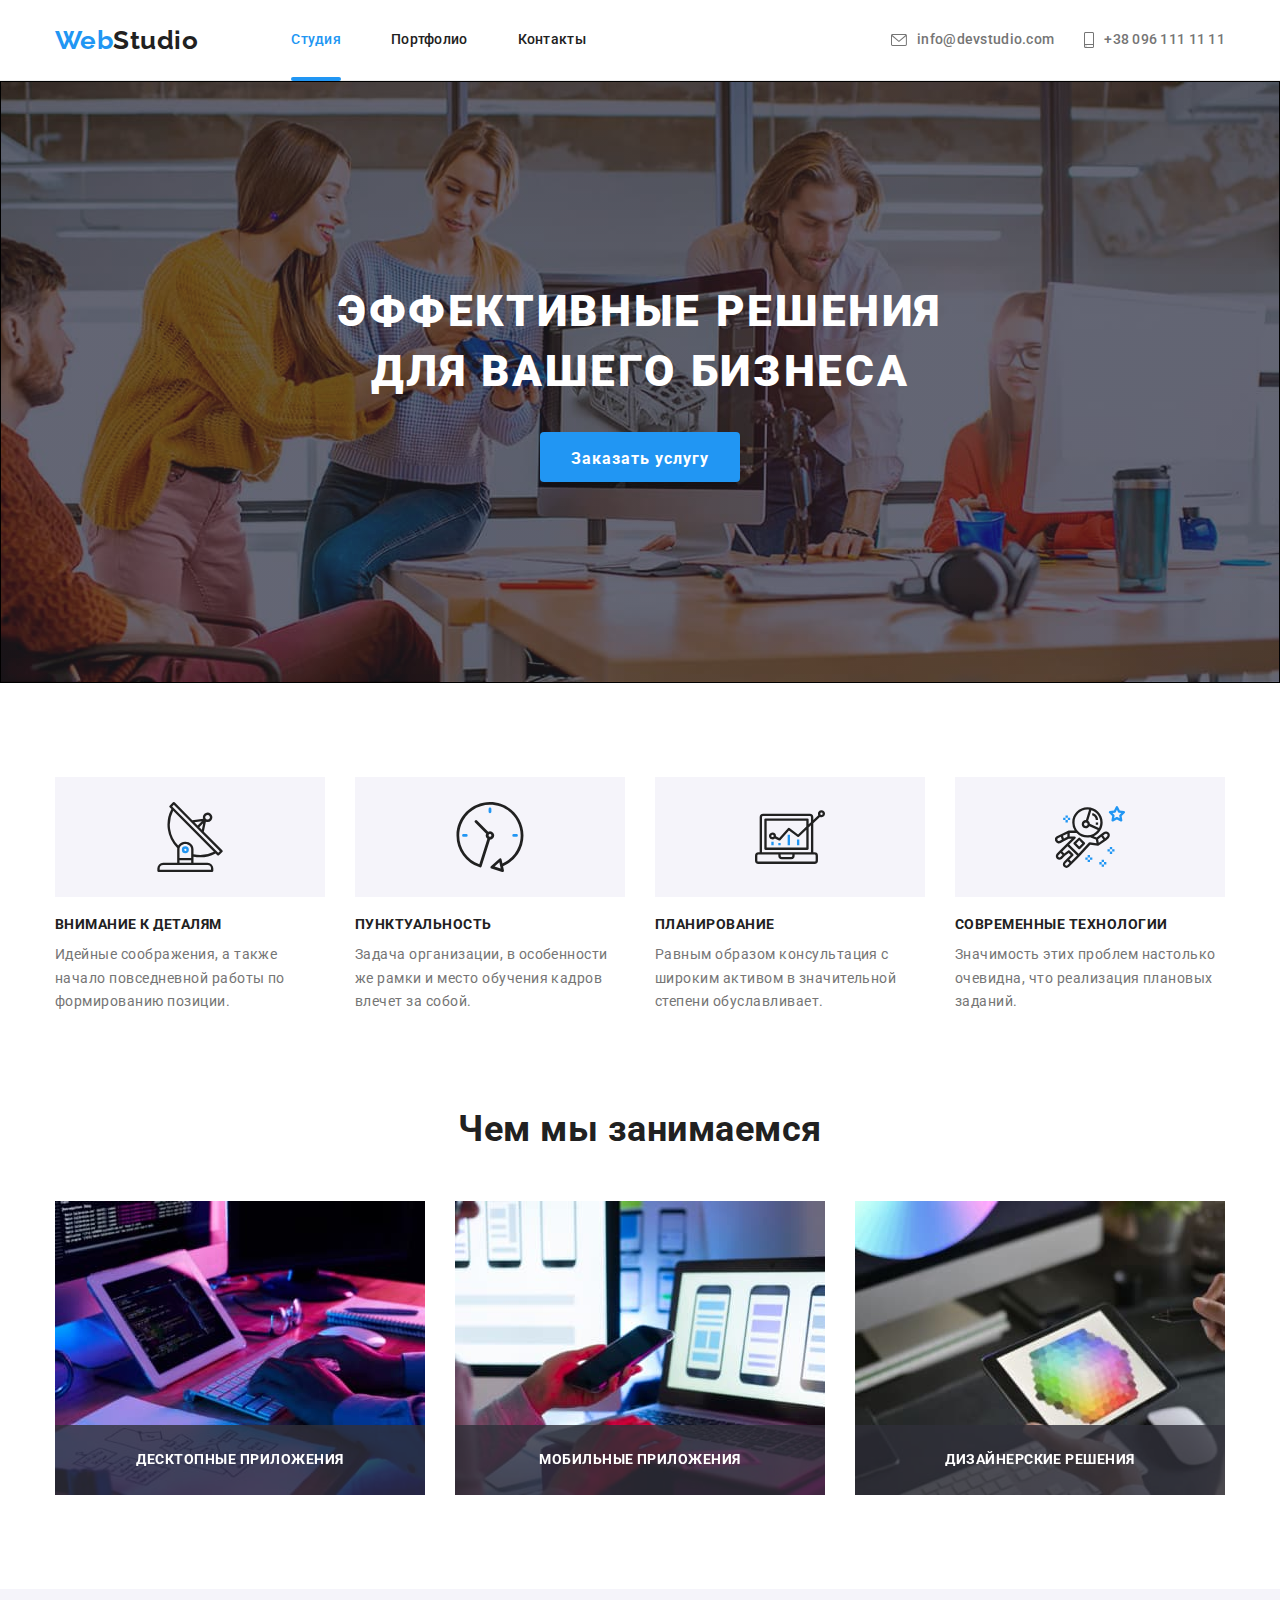
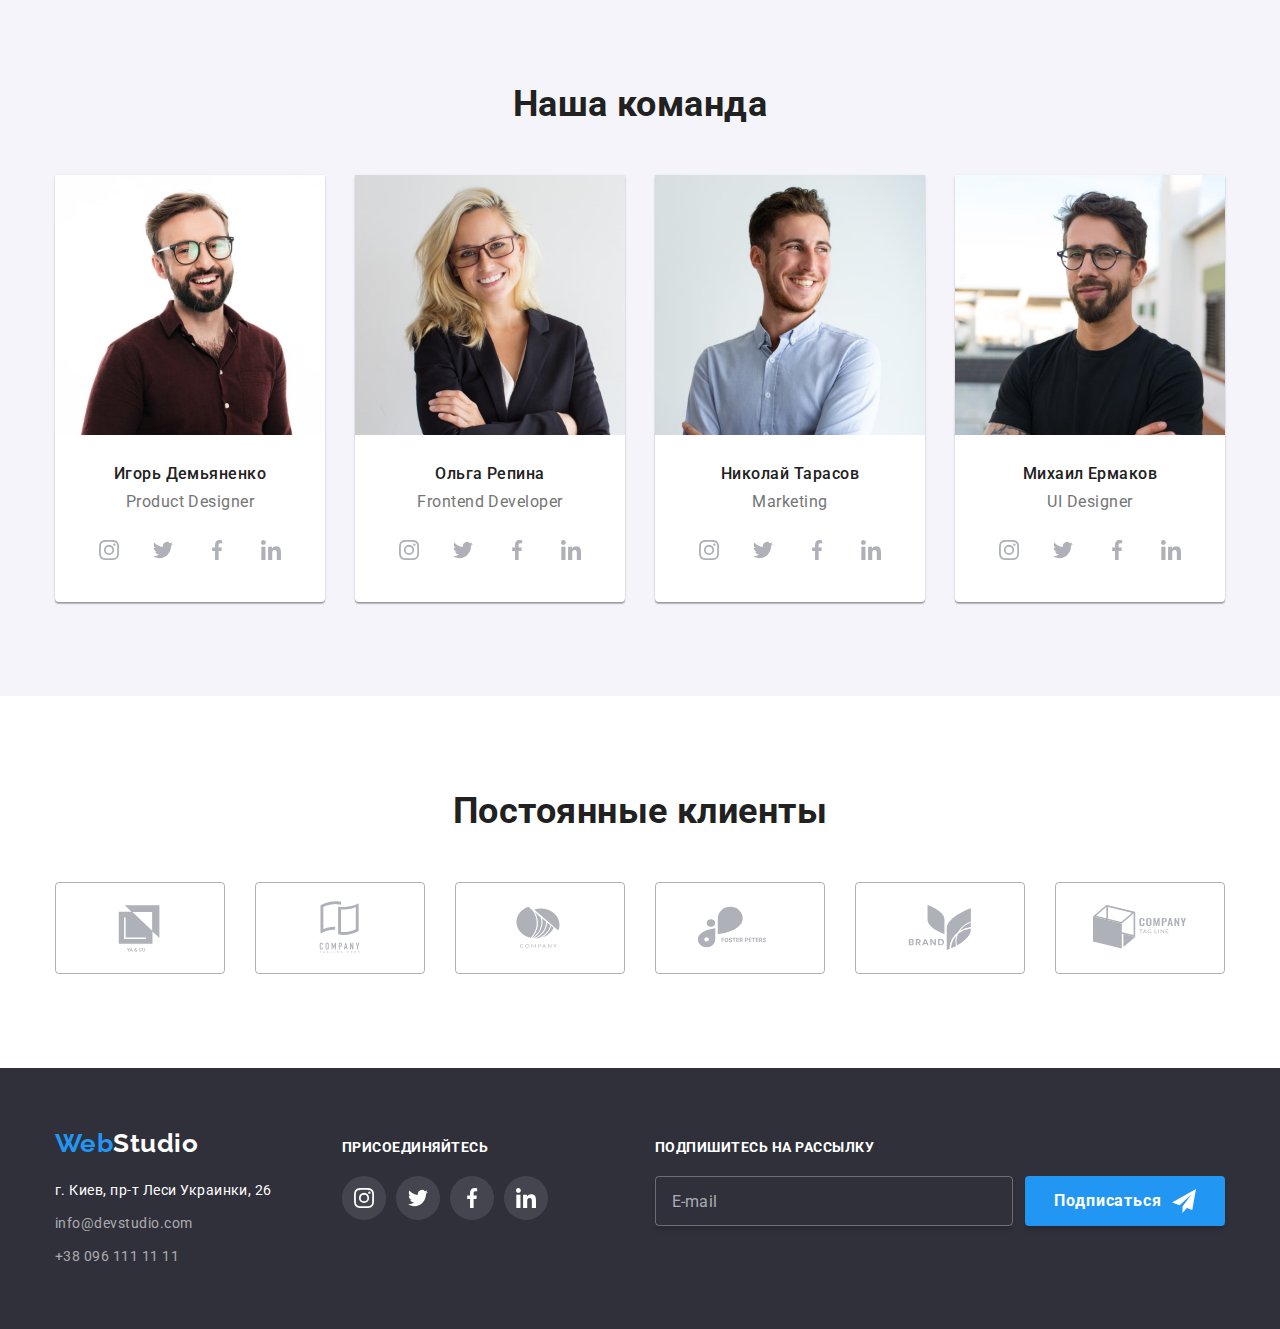
==== commit ff4a2754: "+++" ====
--- a/index.html
+++ b/index.html
@@ -1,371 +1,377 @@
+
 <!DOCTYPE html>
 <html lang="ru">
-
 <head>
     <meta charset="UTF-8">
     <meta http-equiv="X-UA-Compatible" content="IE=edge">
     <meta name="viewport" content="width=device-width, initial-scale=1.0">
-    <title>HomeWork №5</title>
-    <link rel="stylesheet" href="https://cdnjs.cloudflare.com/ajax/libs/modern-normalize/1.1.0/modern-normalize.min.css">
-    <link href="https://fonts.googleapis.com/css2?family=Raleway:wght@700&family=Roboto:wght@400;500;700;900&display=swap" rel="stylesheet">
-    <link rel="stylesheet" href="./css/styles.css"/>
+    <title>HomeWork №6</title>
+    <link rel="stylesheet"
+        href="https://cdnjs.cloudflare.com/ajax/libs/modern-normalize/1.1.0/modern-normalize.min.css">
+    <link
+        href="https://fonts.googleapis.com/css2?family=Raleway:wght@700&family=Roboto:wght@400;500;700;900&display=swap"
+        rel="stylesheet">
+    <link rel="stylesheet" href="./css/styles.css" />
 </head>
 
 <body>
     <!-- Шапка-->
     <header class="header-page">
-        <div class="container logo-nav-contacts">
-            <nav class="logo-nav">
-                <a href="./index.html" class="logo"><span class="logostyle">Web</span>Studio</a>
+        <div class="header-page__meta container ">
+            <nav class="header-page__nav">
+                <a href="./index.html" class="logo"><span class="logo__style">Web</span>Studio</a>
                 <ul class="site-nav list">
-                    <li class="site-nav-item"><a href="./index.html" class="link current">Студия</a></li>
-                    <li class="site-nav-item"><a href="./portfolio.html" class="link">Портфолио</a></li>
-                    <li class="site-nav-item"><a href="./contacts.html" class="link">Контакты</a></li>
+                    <li class="site-nav__item"><a href="./index.html" class="site-nav__link current">Студия</a></li>
+                    <li class="site-nav__item"><a href="./portfolio.html" class="site-nav__link">Портфолио</a></li>
+                    <li class="site-nav__item"><a href="./contacts.html" class="site-nav__link">Контакты</a></li>
                 </ul>
             </nav>
-                <ul class="header-address list">
-                    <li class="contact-item">
-                        <a href="mailto:info@devstudio.com" class="header-contact">
-                            <svg class="contact-icon" width="16" height="12">
-                                <use href="./images/icon.svg#icon-mail" ></use>
-                            </svg>
-                            info@devstudio.com</a>
-                    </li>
-                    <li class="contact-item">
-                        <a href="tel:+380961111111" class="header-contact">
-                            <svg class="contact-icon" width="10" height="16">
-                                <use href="./images/icon.svg#icon-mobile"></use>
-                            </svg>
-                            +38 096 111 11 11</a>
-                    </li>
-                </ul>
-                
+            <ul class="contact list">
+                <li class="contact__item">
+                    <a href="mailto:info@devstudio.com" class="contact__link">
+                        <svg class="contact__icon" width="16" height="12">
+                            <use href="./images/icon.svg#icon-mail"></use>
+                        </svg>
+                        info@devstudio.com</a>
+                </li>
+                <li class="contact__item">
+                    <a href="tel:+380961111111" class="contact__link">
+                        <svg class="contact__icon" width="10" height="16">
+                            <use href="./images/icon.svg#icon-mobile"></use>
+                        </svg>
+                        +38 096 111 11 11</a>
+                </li>
+            </ul>
+
         </div>
     </header>
     <main>
         <!-- Hero / Эффективные решения -->
-            <section class="section hero">
-                <h1 class="hero-title">Эффективные решения для вашего бизнеса</h1>
-                <button type="button" class="button-primary" data-modal-open>Заказать услугу</button>
-            </section>
+        <section class="section hero">
+            <h1 class="hero-title">Эффективные решения для вашего бизнеса</h1>
+            <button type="button" class="button-primary" data-modal-open>Заказать услугу</button>
         <!-- Modal / Модальное окно -->
-            <div class="backdrop is-hidden" data-modal>
-                <div class="modal">
-                    <button class="button-close" data-modal-close>
-                        <svg class="button-icon-close" width="11" height="11">
-                            <use href="./images/icon.svg#icon-close"></use>
-                        </svg>
-                    </button>
-                    <h2 class="modal-title">Оставьте свои данные, мы вам перезвоним</h2>
-                    <form class="form">
-                        <div class="form-field">
-                            <label class="label-field" for="name">Имя</label>
-                            <input class="input-field" type="text" name="name" id="name"/>
-                            <span class="button-modal">
-                                <svg class="button-icon-modal person" width="12" height="12">
-                                    <use href="./images/icon.svg#icon-modal-person"></use>
-                                </svg>
-                            </span>
-                        </div>
-                        <div class="form-field">
-                            <label class="label-field" for="tel">Телефон</label>
-                            <input class="input-field" type="tel" name="tel" id="tel"/>
-                            <span class="button-modal">
-                                <svg class="button-icon-modal phone" width="13" height="13">
-                                    <use href="./images/icon.svg#icon-modal-phone"></use>
-                                </svg>
-                            </span>
-                        </div>
-                        <div class="form-field">
-                        <label class="label-field" for="mail">Почта</label>
-                        <input class="input-field" type="email" name="mail" id="mail"/>
-                        <span class="button-modal">
-                            <svg class="button-icon-modal email" width="15" height="12">
-                                <use href="./images/icon.svg#icon-modal-email"></use>
-                            </svg>
-                        </span>
-                        </div>
-                        <div class="form-field comment">
-                            <label class="label-field" for="comment">Комментарий</label>
-                            <textarea class="textarea-field" placeholder="Введите текст" id="comment"></textarea>
-                        </div>
-                        <div class="form-field-policy">
-                            <input type="checkbox" name="policy" id="policy">
-                            <label class="label-field-policy" for="policy">
-                                Соглашаюсь с рассылкой и принимаю 
-                                <a href="" class="link-policy">Условия договора</a></label>
-                        </div>
-                        <button class="button-primary send" type="submit">Отправить</button>
-                    </form>
-                </div>
-            </div>
-        <!-- Work / Наши преймущества (с условным заголовком) -->
-        <section class="section work">
-        <div class="container">
-            <h2 class="visually-hidden">Наши преймущества</h2>
-            <ul class="work list">
-                <li class="work-item">
-                    <div class="button-work">
-                        <svg class="button-icon-work" width="70" height="70">
-                            <use href="./images/icon.svg#icon-antenna"></use>
+        <div class="backdrop is-hidden" data-modal>
+            <div class="modal">
+                <button class="modal__button" data-modal-close>
+                    <svg class="modal__icon" width="18" height="18">
+                        <use href="./images/icon.svg#icon-close"></use>
+                    </svg>
+                </button>
+                <h2 class="modal__title">Оставьте свои данные, мы вам перезвоним</h2>
+                <form class="form">
+                    <div class="field">
+                        <label class="field__label" for="name">Имя</label>
+                        <input class="field__input" type="text" name="name" id="name" />
+                        <svg class="field__icon" width="18" height="18">
+                            <use href="./images/icon.svg#icon-modal-person"></use>
                         </svg>
                     </div>
-                    <h3 class="work-title">Внимание к деталям</h3>
-                    <p class="work-description">Идейные соображения, а также начало повседневной работы по формированию позиции.
-                    </p>
-                </li>
-                <li class="work-item">
-                    <div class="button-work">
-                        <svg class="button-icon-work" width="70" height="70">
-                            <use href="./images/icon.svg#icon-clock"></use>
+                    <div class="field">
+                        <label class="field__label" for="tel">Телефон</label>
+                        <input class="field__input" type="tel" name="tel" id="tel" />
+                        <svg class="field__icon" width="18" height="18">
+                            <use href="./images/icon.svg#icon-modal-phone"></use>
                         </svg>
                     </div>
-                    <h3 class="work-title">Пунктуальность</h3>
-                    <p class="work-description">Задача организации, в особенности же рамки и место обучения кадров влечет за
-                        собой.</p>
-                </li>
-                <li class="work-item">
-                    <div class="button-work">
-                        <svg class="button-icon-work" width="70" height="70">
-                            <use href="./images/icon.svg#icon-diagram"></use>
+                    <div class="field">
+                        <label class="field__label" for="mail">Почта</label>
+                        <input class="field__input" type="email" name="mail" id="mail" />
+                        <svg class="field__icon" width="18" height="18">
+                            <use href="./images/icon.svg#icon-modal-email"></use>
                         </svg>
                     </div>
-                    <h3 class="work-title">Планирование</h3>
-                    <p class="work-description">Равным образом консультация с широким активом в значительной степени
-                        обуславливает.</p>
-                </li>
-                <li class="work-item">
-                    <div class="button-work">
-                        <svg class="button-icon-work" width="70" height="70">
-                            <use href="./images/icon.svg#icon-astronaut"></use>
-                        </svg>
+                    <div class="field">
+                        <label class="field__label" for="comment">Комментарий</label>
+                        <textarea class="field__textarea" placeholder="Введите текст" id="comment"></textarea>
                     </div>
-                    <h3 class="work-title">Современные технологии</h3>
-                    <p class="work-description">Значимость этих проблем настолько очевидна, что реализация плановых заданий.</p>
-                </li>
-            </ul>
+                    <div class="field__policy">
+                        <label class="field__label--policy" for="policy">
+                            <input class="checkbox" type="checkbox" name="policy" id="policy">
+                            <span class="field__checkbox"></span>
+                            Соглашаюсь с рассылкой и принимаю    
+                            <a href="" class="field__link">Условия договора</a>
+                        </label>
+                    </div>
+                    <button class="field__button" type="submit">Отправить</button>
+                </form>
+            </div>
         </div>
         </section>
+        <!-- Work / Наши преймущества (с условным заголовком) -->
+        <section class="work section">
+            <div class="work__meta container">
+                <h2 class="visually-hidden">Наши преймущества</h2>
+                <ul class="work__list">
+                    <li class="work__item">
+                        <div class="work__image">
+                            <svg class="work__icon" width="70" height="70">
+                                <use href="./images/icon.svg#icon-antenna"></use>
+                            </svg>
+                        </div>
+                        <h3 class="work__title">Внимание к деталям</h3>
+                        <p class="work__description">Идейные соображения, а также начало повседневной работы по
+                            формированию
+                            позиции.
+                        </p>
+                    </li>
+                    <li class="work__item">
+                        <div class="work__image">
+                            <svg class="work__icon" width="70" height="70">
+                                <use href="./images/icon.svg#icon-clock"></use>
+                            </svg>
+                        </div>
+                        <h3 class="work__title">Пунктуальность</h3>
+                        <p class="work__description">Задача организации, в особенности же рамки и место обучения кадров
+                            влечет
+                            за
+                            собой.</p>
+                    </li>
+                    <li class="work__item">
+                        <div class="work__image">
+                            <svg class="work__icon" width="70" height="70">
+                                <use href="./images/icon.svg#icon-diagram"></use>
+                            </svg>
+                        </div>
+                        <h3 class="work__title">Планирование</h3>
+                        <p class="work__description">
+                        Равным образом консультация с широким активом в значительной степени обуславливает.</p>
+                    </li>
+                    <li class="work__item">
+                        <div class="work__image">
+                            <svg class="work__icon" width="70" height="70">
+                                <use href="./images/icon.svg#icon-astronaut"></use>
+                            </svg>
+                        </div>
+                        <h3 class="work__title">Современные технологии</h3>
+                        <p class="work__description">
+                        Значимость этих проблем настолько очевидна, что реализация плановых заданий.</p>
+                    </li>
+                </ul>
+            </div>
+        </section>
         <!-- About / Чем мы занимаемся -->
-        <section class="section about">
-        <div class="container">
-            <h2 class="section-title">Чем мы занимаемся</h2>
-                <ul class="about list">
-                    <li class="about-item">
-                        <img src="./images/box1.jpg" class="about-image" alt="image programer is working" width="370" />
-                        <h3 class="about-subject">Десктопные приложения</h3>
-                    </li>
-                    <li class="about-item">
-                        <img src="./images/box2.jpg" class="about-image" alt="designers are developing application for smartphones-" width="370"/>
-                        <h3 class="about-subject">Мобильные приложения</h3>
-                    </li>
-                    <li class="about-item">
-                        <img src="./images/box3.jpg" class="about-image" alt="creative artist web-design is working-" width="370"/>
-                        <h3 class="about-subject">Дизайнерские решения</h3>
+        <section class="about section">
+            <div class="about__meta container">
+                <h2 class="section__title">Чем мы занимаемся</h2>
+                <ul class="about__list">
+                    <li class="about__item">
+                        <img src="./images/box1.jpg" class="about__image" alt="image programer is working"
+                            width="370" />
+                        <h3 class="about__subject">Десктопные приложения</h3>
+                    </li>
+                    <li class="about__item">
+                        <img src="./images/box2.jpg" class="about__image"
+                            alt="designers are developing application for smartphones-" width="370" />
+                        <h3 class="about__subject">Мобильные приложения</h3>
+                    </li>
+                    <li class="about__item">
+                        <img src="./images/box3.jpg" class="about__image" alt="creative artist web-design is working-"
+                            width="370" />
+                        <h3 class="about__subject">Дизайнерские решения</h3>
                     </li>
                 </ul>
-        </div>
+            </div>
         </section>
         <!-- Our team / Наша команда -->
-        <section class="section team">
-        <div class="container">
-            <h2 class="section-title">Наша команда</h2>
-            <ul class="team-box list">
-                <li class="team-item" >
-                    <img src="./images/pdesigner.jpg" alt="Игорь Демьяненко" class="team-image" width="270"/>
-                    <div class="team-thumbs">
-                        <h3 class="our-team">Игорь Демьяненко</h3>
-                        <p class="team-speciality">Product Designer</p>
-                        <ul class="team-social list">
-                            <li class="team-social-item">
-                                <a href="" class="button-team-social">
-                                    <svg class="button-team-icon-social" width="20" height="20">
-                                        <use href="./images/icon.svg#icon-instagram"></use>
-                                    </svg>
-                                </a>
-                            </li>
-                            <li class="team-social-item">
-                                <a href="" class="button-team-social">
-                                    <svg class="button-team-icon-social" width="20" height="20">
-                                        <use href="./images/icon.svg#icon-twitter"></use>
-                                    </svg>
-                                </a>
-                            </li>
-                            <li class="team-social-item">
-                                <a href="" class="button-team-social">
-                                    <svg class="button-team-icon-social" width="20" height="20">
-                                        <use href="./images/icon.svg#icon-facebook"></use>
-                                    </svg>
-                                </a>
-                            </li>
-                            <li class="team-social-item">
-                                <a href="" class="button-team-social">
-                                    <svg class="button-team-icon-social" width="20" height="20">
-                                        <use href="./images/icon.svg#icon-linkedin"></use>
-                                    </svg>
-                                </a>
-                            </li>
-                        </ul>
-                    </div>
-                </li>
-                <li class="team-item">
-                    <img src="./images/developer.jpg" alt="Ольга Репина" class="team-image" width="270"/>
-                    <div class="team-thumbs">
-                        <h3 class="our-team">Ольга Репина</h3>
-                        <p class="team-speciality">Frontend Developer</p>
-                        <ul class="team-social list">
-                            <li class="team-social-item">
-                                <a href="" class="button-team-social">
-                                    <svg class="button-team-icon-social" width="20" height="20">
-                                        <use href="./images/icon.svg#icon-instagram"></use>
-                                    </svg>
-                                </a>
-                            </li>
-                            <li class="team-social-item">
-                                <a href="" class="button-team-social">
-                                    <svg class="button-team-icon-social" width="20" height="20">
-                                        <use href="./images/icon.svg#icon-twitter"></use>
-                                    </svg>
-                                </a>
-                            </li>
-                            <li class="team-social-item">
-                                <a href="" class="button-team-social">
-                                    <svg class="button-team-icon-social" width="20" height="20">
-                                        <use href="./images/icon.svg#icon-facebook"></use>
-                                    </svg>
-                                </a>
-                            </li>
-                            <li class="team-social-item">
-                                <a href="" class="button-team-social">
-                                    <svg class="button-team-icon-social" width="20" height="20">
-                                        <use href="./images/icon.svg#icon-linkedin"></use>
-                                    </svg>
-                                </a>
-                            </li>
-                        </ul>
-                    </div>
-                </li>
-                <li class="team-item">
-                    <img src="./images/marketing.jpg" alt="Николай Тарасов" class="team-image" width="270"/>
-                    <div class="team-thumbs">
-                        <h3 class="our-team">Николай Тарасов</h3>
-                        <p class="team-speciality">Marketing</p>
-                        <ul class="team-social list">
-                            <li class="team-social-item">
-                                <a href="" class="button-team-social">
-                                    <svg class="button-team-icon-social" width="20" height="20">
-                                        <use href="./images/icon.svg#icon-instagram"></use>
-                                    </svg>
-                                </a>
-                            </li>
-                            <li class="team-social-item">
-                                <a href="" class="button-team-social">
-                                    <svg class="button-team-icon-social" width="20" height="20">
-                                        <use href="./images/icon.svg#icon-twitter"></use>
-                                    </svg>
-                                </a>
-                            </li>
-                            <li class="team-social-item">
-                                <a href="" class="button-team-social">
-                                    <svg class="button-team-icon-social" width="20" height="20">
-                                        <use href="./images/icon.svg#icon-facebook"></use>
-                                    </svg>
-                                </a>
-                            </li>
-                            <li class="team-social-item">
-                                <a href="" class="button-team-social">
-                                    <svg class="button-team-icon-social" width="20" height="20">
-                                        <use href="./images/icon.svg#icon-linkedin"></use>
-                                    </svg>
-                                </a>
-                            </li>
-                        </ul>
-                    </div>
-                </li>
-                <li class="team-item">
-                    <img src="./images/uideveloper.jpg" alt="Михаил Ермаков" class="team-image" width="270"/>
-                    <div class="team-thumbs">
-                        <h3 class="our-team">Михаил Ермаков</h3>
-                        <p class="team-speciality">UI Designer</p>
-                        <ul class="team-social list">
-                            <li class="team-social-item">
-                                <a href="" class="button-team-social">
-                                    <svg class="button-team-icon-social" width="20" height="20">
-                                        <use href="./images/icon.svg#icon-instagram"></use>
-                                    </svg>
-                                </a>
-                            </li>
-                            <li class="team-social-item">
-                                <a href="" class="button-team-social">
-                                    <svg class="button-team-icon-social" width="20" height="20">
-                                        <use href="./images/icon.svg#icon-twitter"></use>
-                                    </svg>
-                                </a>
-                            </li>
-                            <li class="team-social-item">
-                                <a href="" class="button-team-social">
-                                    <svg class="button-team-icon-social" width="20" height="20">
-                                        <use href="./images/icon.svg#icon-facebook"></use>
-                                    </svg>
-                                </a>
-                            </li>
-                            <li class="team-social-item">
-                                <a href="" class="button-team-social">
-                                    <svg class="button-team-icon-social" width="20" height="20">
-                                        <use href="./images/icon.svg#icon-linkedin"></use>
-                                    </svg>
-                                </a>
-                            </li>
-                        </ul>
-                    </div>
-                </li>
-            </ul>
-        </div>
+        <section class="team section">
+            <div class="container">
+                <h2 class="section__title">Наша команда</h2>
+                <ul class="team__list">
+                    <li class="team__item">
+                        <img src="./images/pdesigner.jpg" alt="Игорь Демьяненко" class="team__image" width="270" />
+                        <div class="team__thumbs">
+                            <h3 class="team__name">Игорь Демьяненко</h3>
+                            <p class="team__speciality">Product Designer</p>
+                            <ul class="social-link list">
+                                <li class="social-link__item">
+                                    <a href="" class="social-link__button">
+                                        <svg class="social-link__icon" width="20" height="20">
+                                            <use href="./images/icon.svg#icon-instagram"></use>
+                                        </svg>
+                                    </a>
+                                </li>
+                                <li class="social-link__item">
+                                    <a href="" class="social-link__button">
+                                        <svg class="social-link__icon" width="20" height="20">
+                                            <use href="./images/icon.svg#icon-twitter"></use>
+                                        </svg>
+                                    </a>
+                                </li>
+                                <li class="social-link__item">
+                                    <a href="" class="social-link__button">
+                                        <svg class="social-link__icon" width="20" height="20">
+                                            <use href="./images/icon.svg#icon-facebook"></use>
+                                        </svg>
+                                    </a>
+                                </li>
+                                <li class="social-link__item">
+                                    <a href="" class="social-link__button">
+                                        <svg class="social-link__icon" width="20" height="20">
+                                            <use href="./images/icon.svg#icon-linkedin"></use>
+                                        </svg>
+                                    </a>
+                                </li>
+                            </ul>
+                        </div>
+                    </li>
+                    <li class="team__item">
+                        <img src="./images/developer.jpg" alt="Ольга Репина" class="team__image" width="270" />
+                        <div class="team__thumbs">
+                            <h3 class="team__name">Ольга Репина</h3>
+                            <p class="team__speciality">Frontend Developer</p>
+                            <ul class="social-link list">
+                                <li class="social-link__item">
+                                    <a href="" class="social-link__button">
+                                        <svg class="social-link__icon" width="20" height="20">
+                                            <use href="./images/icon.svg#icon-instagram"></use>
+                                        </svg>
+                                    </a>
+                                </li>
+                                <li class="social-link__item">
+                                    <a href="" class="social-link__button">
+                                        <svg class="social-link__icon" width="20" height="20">
+                                            <use href="./images/icon.svg#icon-twitter"></use>
+                                        </svg>
+                                    </a>
+                                </li>
+                                <li class="social-link__item">
+                                    <a href="" class="social-link__button">
+                                        <svg class="social-link__icon" width="20" height="20">
+                                            <use href="./images/icon.svg#icon-facebook"></use>
+                                        </svg>
+                                    </a>
+                                </li>
+                                <li class="social-link__item">
+                                    <a href="" class="social-link__button">
+                                        <svg class="social-link__icon" width="20" height="20">
+                                            <use href="./images/icon.svg#icon-linkedin"></use>
+                                        </svg>
+                                    </a>
+                                </li>
+                            </ul>
+                        </div>
+                    </li>
+                    <li class="team__item">
+                        <img src="./images/marketing.jpg" alt="Николай Тарасов" class="team__image" width="270" />
+                        <div class="team__thumbs">
+                            <h3 class="team__name">Николай Тарасов</h3>
+                            <p class="team__speciality">Marketing</p>
+                            <ul class="social-link list">
+                                <li class="social-link__item">
+                                    <a href="" class="social-link__button">
+                                        <svg class="social-link__icon" width="20" height="20">
+                                            <use href="./images/icon.svg#icon-instagram"></use>
+                                        </svg>
+                                    </a>
+                                </li>
+                                <li class="social-link__item">
+                                    <a href="" class="social-link__button">
+                                        <svg class="social-link__icon" width="20" height="20">
+                                            <use href="./images/icon.svg#icon-twitter"></use>
+                                        </svg>
+                                    </a>
+                                </li>
+                                <li class="social-link__item">
+                                    <a href="" class="social-link__button">
+                                        <svg class="social-link__icon" width="20" height="20">
+                                            <use href="./images/icon.svg#icon-facebook"></use>
+                                        </svg>
+                                    </a>
+                                </li>
+                                <li class="social-link__item">
+                                    <a href="" class="social-link__button">
+                                        <svg class="social-link__icon" width="20" height="20">
+                                            <use href="./images/icon.svg#icon-linkedin"></use>
+                                        </svg>
+                                    </a>
+                                </li>
+                            </ul>
+                        </div>
+                    </li>
+                    <li class="team__item">
+                        <img src="./images/uideveloper.jpg" alt="Михаил Ермаков" class="team__image" width="270" />
+                        <div class="team__thumbs">
+                            <h3 class="team__name">Михаил Ермаков</h3>
+                            <p class="team__speciality">UI Designer</p>
+                            <ul class="social-link list">
+                                <li class="social-link__item">
+                                    <a href="" class="social-link__button">
+                                        <svg class="social-link__icon" width="20" height="20">
+                                            <use href="./images/icon.svg#icon-instagram"></use>
+                                        </svg>
+                                    </a>
+                                </li>
+                                <li class="social-link__item">
+                                    <a href="" class="social-link__button">
+                                        <svg class="social-link__icon" width="20" height="20">
+                                            <use href="./images/icon.svg#icon-twitter"></use>
+                                        </svg>
+                                    </a>
+                                </li>
+                                <li class="social-link__item">
+                                    <a href="" class="social-link__button">
+                                        <svg class="social-link__icon" width="20" height="20">
+                                            <use href="./images/icon.svg#icon-facebook"></use>
+                                        </svg>
+                                    </a>
+                                </li>
+                                <li class="social-link__item">
+                                    <a href="" class="social-link__button">
+                                        <svg class="social-link__icon" width="20" height="20">
+                                            <use href="./images/icon.svg#icon-linkedin"></use>
+                                        </svg>
+                                    </a>
+                                </li>
+                            </ul>
+                        </div>
+                    </li>
+                </ul>
+            </div>
         </section>
-        
         <!-- Clients / Постоянные клиенты -->
-        <section class="section clients">
-            <div class="container">
-                <h2 class="section-title">Постоянные клиенты</h2>
-                <ul class="clients list">
-                    <li class="clients-item">
-                        <a class="button-clients">
-                            <svg class="button-icon-clients" width="170" height="92">
+        <section class="clients section">
+            <div class="clients__meta container">
+                <h2 class="section__title">Постоянные клиенты</h2>
+                <ul class="clients__list">
+                    <li class="clients__item">
+                        <a class="clients__button">
+                            <svg class="clients__icon" width="170" height="92">
                                 <use href="./images/icon.svg#icon-logo1"></use>
                             </svg>
                         </a>
                     </li>
-                    <li class="clients-item">
-                        <a class="button-clients">
-                            <svg class="button-icon-clients" width="170" height="92">
+                    <li class="clients__item">
+                        <a class="clients__button">
+                            <svg class="clients__icon" width="170" height="92">
                                 <use href="./images/icon.svg#icon-logo2"></use>
                             </svg>
                         </a>
                     </li>
-                    <li class="clients-item">
-                        <a class="button-clients">
-                            <svg class="button-icon-clients" width="170" height="92">
+                    <li class="clients__item">
+                        <a class="clients__button">
+                            <svg class="clients__icon" width="170" height="92">
                                 <use href="./images/icon.svg#icon-logo3"></use>
                             </svg>
                         </a>
                     </li>
-                    <li class="clients-item">
-                        <a class="button-clients">
-                            <svg class="button-icon-clients" width="170" height="92">
+                    <li class="clients__item">
+                        <a class="clients__button">
+                            <svg class="clients__icon" width="170" height="92">
                                 <use href="./images/icon.svg#icon-logo4"></use>
                             </svg>
                         </a>
                     </li>
-                    <li class="clients-item">
-                        <a class="button-clients">
-                            <svg class="button-icon-clients" width="170" height="92">
+                    <li class="clients__item">
+                        <a class="clients__button">
+                            <svg class="clients__icon" width="170" height="92">
                                 <use href="./images/icon.svg#icon-logo5"></use>
                             </svg>
                         </a>
                     </li>
-                    <li class="clients-item">
-                        <a class="button-clients">
-                            <svg class="button-icon-clients" width="170" height="92">
+                    <li class="clients__item">
+                        <a class="clients__button">
+                            <svg class="clients__icon" width="170" height="92">
                                 <use href="./images/icon.svg#icon-logo6"></use>
                             </svg>
                         </a>
@@ -374,62 +380,65 @@
             </div>
         </section>
     </main>
-<!--подвал-->
-        <footer class="footer-main">
-            <div class="container footer">
-                <div class="footer-logo-address">
-                <a href="./index.html" class="logo"><span class="logostyle">Web</span>Studio</a>
-                <address class="footer-address">
-                    <ul class="address list">
-                        <li class="address-item"><a href="" class="location">г. Киев, пр-т Леси Украинки, 26</a></li>
-                        <li class="address-item"><a href="mailto:info@devstudio.com" class="footer-contacts">info@devstudio.com</a></li>
-                        <li class="address-item"><a href="tel:+380961111111" class="footer-contacts">+38 096 111 11 11</a></li>
-                    </ul>
-                </address>
+        <!--подвал-->
+        <footer class="page-footer">
+            <div class="page-footer__container">
+                <div class="page-footer__meta">
+                    <a href="./index.html" class="logo"><span class="logo__style">Web</span>Studio</a>
+                    <address class="address">
+                        <ul class="address__list">
+                            <li class="address__item"><a href="" class="address__location">г. Киев, пр-т Леси Украинки, 26</a>
+                            </li>
+                            <li class="address__item"><a href="mailto:info@devstudio.com"
+                                    class="address__contacts">info@devstudio.com</a></li>
+                            <li class="address__item"><a href="tel:+380961111111" class="address__contacts">+38 096 111 11
+                                    11</a></li>
+                        </ul>
+                    </address>
                 </div>
-                <div class="footer-social">
-                    <h3 class="footer-title">Присоединяйтесь</h3>
-                    <ul class="social list">
-                        <li class="social-item">
-                            <button class="button-social">
-                                <svg class="button-icon-social" width="20" height="20">
+                <div class="page-footer__network">
+                    <h3 class="page-footer__title">Присоединяйтесь</h3>
+                    <ul class="social-link list">
+                        <li class="social-link__item">
+                            <a href="" class="social-link__button social-link__button--footer">
+                                <svg class="social-link__icon" width="20" height="20">
                                     <use href="./images/icon.svg#icon-instagram"></use>
                                 </svg>
-                            </button>
+                            </a>
                         </li>
-                        <li class="social-item">
-                            <button class="button-social">
-                                <svg class="button-icon-social" width="20" height="20">
+                        <li class="social-link__item">
+                            <a href="" class="social-link__button social-link__button--footer">
+                                <svg class="social-link__icon" width="20" height="20">
                                     <use href="./images/icon.svg#icon-twitter"></use>
                                 </svg>
-                            </button>
+                            </a>
                         </li>
-                        <li class="social-item">
-                            <button class="button-social">
-                                <svg class="button-icon-social" width="20" height="20">
+                        <li class="social-link__item">
+                            <a href="" class="social-link__button social-link__button--footer">
+                                <svg class="social-link__icon" width="20" height="20">
                                     <use href="./images/icon.svg#icon-facebook"></use>
                                 </svg>
-                            </button>
+                            </a>
                         </li>
-                        <li class="social-item">
-                            <button class="button-social">
-                                <svg class="button-icon-social" width="20" height="20">
+                        <li class="social-link__item">
+                            <a href="" class="social-link__button social-link__button--footer">
+                                <svg class="social-link__icon" width="20" height="20">
                                     <use href="./images/icon.svg#icon-linkedin"></use>
                                 </svg>
-                            </button>
+                            </a>
                         </li>
                     </ul>
                 </div>
-                <div class="footer-mailing">
-                    <h3 class="footer-title">Подпишитесь на рассылку</h3>
-                    <form class="form-mailing">
-                        <div class="form-field-button">
-                            <div class="form-field-mailing">
-                                <label for="mail"></label>
-                                <input class="input-mailing" placeholder="E-mail" type="email" name="mail" id="mail" />
+                <div class="page-footer__mailing">
+                    <h3 class="page-footer__title">Подпишитесь на рассылку</h3>
+                    <form class="page-footer__form">
+                        <div class="page-footer__fieldset">
+                            <div>
+                                <label class="page-footer__label" for="email"></label>
+                                <input class="page-footer__input" placeholder="E-mail" type="email" name="mail" id="email" />
                             </div>
-                            <button class="button-primary subscribe" type="submit">Подписаться
-                                <svg class="subscribe-icon" width="24" height="24">
+                            <button class="page-footer__button" type="submit">Подписаться
+                                <svg class="page-footer__icon" width="24" height="24">
                                     <use href="./images/icon.svg#icon-send"></use>
                                 </svg>
                             </button>
@@ -438,6 +447,6 @@
                 </div>
             </div>
         </footer>
-    <script src="./js/modal.js"></script>
+        <script src="./js/modal.js"></script>
     </body>
-</html>+ </html>--- a/css/styles.css
+++ b/css/styles.css
@@ -7,11 +7,14 @@
     --secondary-background-color: #2F303A;
     --primary-icon-color: #AFB1B8;
 }
-body { background-color: #ffffff;
+
+body {
+    background: #ffffff;
     color: var(--primary-text-color);
     font-family: Roboto, sans-serif;
     letter-spacing: 0.03em;
 }
+
 /*Утилиты для списков*/
 .list {
     list-style: none;
@@ -19,6 +22,7 @@
     margin: 0;
 
 }
+
 /* Контейнер */
 .container {
     margin: 0 auto;
@@ -26,13 +30,15 @@
     padding-left: 15px;
     padding-right: 15px;
 }
+
 /* Базовые параметры секций */
 .section {
     padding-top: 94px;
     padding-bottom: 94px;
 }
+
 /* Загаловки секций*/
-.section-title {
+.section__title {
     margin-top: 0;
     margin-bottom: 50px;
     text-align: center;
@@ -41,11 +47,13 @@
     font-size: 36px;
     line-height: 1.17;
 }
+
 /* Линия для шапки */
 .header-page {
     border-bottom: 1px solid #ECECEC;
     background-color: var(--primary-white-color);
 }
+
 /* Логотип */
 .logo {
     color: var(--primary-text-color);
@@ -55,75 +63,83 @@
     line-height: 1.19;
     text-decoration: none;
 }
-.logostyle {
+
+.logo__style {
     color: var(--accent-color)
 }
+
 /*Шапка*/
-.logo-nav-contacts {
-    display: flex;
-    align-items: center;
-}
+.header-page__meta {
+    display: flex;
+    align-items: center;
+}
+
 /*Навигация в шапке*/
-.logo-nav {
-    display: flex;
-    align-items: center;
-}
-
-.link {
+.header-page__nav {
+    display: flex;
+    align-items: center;
+}
+
+.site-nav {
+    display: flex;
+    margin-left: 93px;
+}
+
+.site-nav__link {
     color: var(--primary-text-color);
     font-size: 14px;
     font-weight: 500;
     line-height: 1.14;
     letter-spacing: 0.02em;
     text-decoration: none;
-}
-.site-nav {
-    display: flex;
-    margin-left: 93px;
-}
-    .site-nav-item {
-    margin-right: 50px;
-}
-/*второй вариант отступа(для конспекта)
-.site-nav .item:not(:last-child)
-margin-rigth:40px; 
-----------------------------*/
-
-.site-nav .link {
     display: block;
     padding-top: 32px;
     padding-bottom: 32px;
     transition: color 250ms cubic-bezier(0.4, 0, 0.2, 1);
 }
-.site-nav .link:hover,
-.site-nav .link:focus {
+
+.site-nav__item {
+    margin-right: 50px;
+}
+
+.site-nav__item:last-child {
+    margin-right: 0;
+}
+
+.site-nav__link:hover,
+.site-nav__link:focus {
     color: var(--accent-color);
-    
-}
-.site-nav .link.current {
+
+}
+
+.site-nav__link.current {
     color: var(--accent-color);
     position: relative;
 }
-.site-nav .link.current::after {
+
+.site-nav__link.current::after {
     position: absolute;
     content: "";
-    bottom: 0;
+    bottom: -1px;
     left: 0;
     border-radius: 4px;
     height: 4px;
     width: 100%;
     background-color: var(--accent-color);
 }
+
 /* Контакты в шапке */
-.header-address {
+.contact {
     display: flex;
     margin-left: auto;
     align-items: center;
 }
-.header-address .contact-item+.contact-item {
+
+.contact__item+.contact__item {
     margin-left: 30px;
 }
-.header-contact {
+
+.contact__link {
     display: flex;
     font-size: 14px;
     font-weight: 500;
@@ -137,16 +153,20 @@
     padding-bottom: 32px;
     transition: color 250ms cubic-bezier(0.4, 0, 0.2, 1);
 }
-.header-contact:hover,
-.header-contact:focus {
+
+.contact__link:hover,
+.contact__link:focus {
     color: var(--accent-color)
 }
-.contact-icon {
+
+.contact__icon {
     margin-right: 10px;
-    fill: currentColor; 
-}
+    fill: currentColor;
+    vertical-align: middle;
+}
+
 /* Hero / Эффективные решения */
-.section.hero { 
+.hero {
     background-repeat: no-repeat;
     background-position: center;
     background-size: cover;
@@ -157,16 +177,16 @@
     padding: 200px 0;
     margin-left: auto;
     margin-right: auto;
-    background-image: linear-gradient(
-        to right,
-    rgba(47, 48, 58, 0.4),
-    rgba(47, 48, 58, 0.4)),
-    url(../images/main-img.jpg);
-}
+    background-image: linear-gradient(to right,
+            rgba(47, 48, 58, 0.4),
+            rgba(47, 48, 58, 0.4)),
+        url(../images/main-img.jpg);
+}
+
 .hero-title {
     margin-top: 0;
     margin-bottom: 0;
-    color: var(--primary-white-color);
+    color: #ffffff;
     font-weight: 900;
     font-size: 44px;
     line-height: 1.36;
@@ -176,6 +196,7 @@
     margin-left: auto;
     margin-right: auto;
 }
+
 .button-primary {
     color: var(--primary-white-color);
     background-color: var(--accent-color);
@@ -183,18 +204,30 @@
     font-size: 16px;
     line-height: 1.88;
     letter-spacing: 0.06em;
-    text-align: center;
     text-decoration: none;
     box-shadow: 0px 4px 4px rgba(0, 0, 0, 0.15);
     border-radius: 4px;
     border-color: transparent;
     padding: 10px;
+    margin-top: 30px;
     height: 50px;
     min-width: 200px;
-    margin-top: 30px;
     cursor: pointer;
 }
 
+/* Hidden */
+.visually-hidden {
+    position: absolute;
+    width: 1px;
+    height: 1px;
+    margin: -1px;
+    border: 0;
+    padding: 0;
+    white-space: nowrap;
+    clip-path: inset(100%);
+    clip: rect(0 0 0 0);
+    overflow: hidden;
+}
 /* Модальное окно */
 .backdrop {
     position: fixed;
@@ -202,23 +235,22 @@
     left: 0;
     width: 100%;
     height: 100%;
+    opacity: 1;
     background-color: rgba(0, 0, 0, 0.2);
     transition: opacity 250ms cubic-bezier(0.4, 0, 0.2, 1);
 }
-
 .backdrop.is-hidden {
     opacity: 0;
     pointer-events: none;
 }
-
 .backdrop.is-hidden .modal {
     transform: translate(-50%, -80%) scale(0.39);
 }
-
 .modal {
     position: absolute;
     top: 50%;
     left: 50%;
+    text-align: left;
     opacity: 1;
     min-width: 528px;
     min-height: 581px;
@@ -231,9 +263,13 @@
     transition: transform 1000ms cubic-bezier(0.4, 0, 0.2, 1),
         opacity 250ms cubic-bezier(0.4, 0, 0.2, 1);
 }
-
-.button-close {
+/* Модальная кнопка close  */
+.modal__button {
     position: absolute;
+    display: flex;
+    align-items: center;
+    justify-content: center;
+    padding: 0;
     right: 8px;
     top: 8px;
     border-radius: 50%;
@@ -242,24 +278,18 @@
     background: #ffffff;
     width: 30px;
     height: 30px;
-    align-items: center;
-    justify-content: center;
     cursor: pointer;
 }
-
-.button-icon-close {
+.modal__button:hover,
+.modal__button:focus {
+    color: var(--accent-color);
+}
+.modal__icon {
     fill: currentColor;
-    width: 11px;
-    height: 11px;
-}
-.button-close:hover, .button-close:focus {
-    color: var(--accent-color);
-}
-/* Cтили для модального окна */
-.form {
-    margin: 12px 40px 40px 40px;
-}
-.modal-title {
+    width: 18px;
+    height: 18px;
+}
+.modal__title {
     font-weight: 700;
     font-size: 20px;
     line-height: 1.15;
@@ -268,23 +298,34 @@
     text-align: center;
     color: var(--primary-text-color);
 }
-.form-field {
+/* Cтили для модального окна */
+.form {
+    margin-top: 12px;
+    margin-bottom: 40px;
+    margin-right: auto;
+    margin-left: auto;
+    width: 448px;
+}
+.field {
     position: relative;
     display: flex;
     flex-direction: column;
     margin-bottom: 10px;
 }
-.form-field-policy {
-    display: flex;
-    align-items: center;
+.field:nth-child(4) {
+    margin-bottom: 20px;
+}
+.field__policy {
+    display: flex;
+    justify-content: center;
     margin-bottom: 30px;
-    padding-left: 12px;
-}
-
-.form-field.comment {
-    margin-bottom: 20px;
-}
-.label-field {
+}
+.field__link {
+    color: var(--accent-color);
+    margin-left: 3px;
+
+}
+.field__label {
     font-weight: 400;
     font-size: 12px;
     line-height: 1.17;
@@ -292,172 +333,175 @@
     color: var(--secondary-text-color);
     margin-bottom: 4px;
 }
-.label-field-policy { 
-    margin-left: 7px;
-    font-size: 14px;
-    line-height: 1.71;
-}
-.input-field {
+
+.field__input {
     padding: 11px 12px 11px 42px;
     border: 1px solid rgba(33, 33, 33, 0.2);
     border-radius: 4px;
-}
-
-.input-field:focus {
+
+}
+.field__input:focus {
     border: 1px solid var(--accent-color);
-} 
-.input-field:focus+.button-modal {
-    color: var(--accent-color);
-}
-.input-field:hover {
     cursor: pointer;
-}
-input[type="checkbox"] {
-    width: 16px;
-    height: 15px;
-}
-.textarea-field {
+    outline: none;
+}
+.field__input:hover {
+    cursor: pointer;
+}
+.field__icon {
+    position: absolute;
+    left: 12px;
+    bottom: 11px;
+    width: 18px;
+    height: 18px;
+    transition: background-color 250ms cubic-bezier(0.4, 0, 0.2, 1);
+    fill: currentColor;
+    cursor: pointer;
+}
+    .field__input:focus+.field__icon {
+        color: var(--accent-color);
+}
+.field__textarea {
     border: 1px solid rgba(33, 33, 33, 0.2);
     border-radius: 4px;
     padding: 11px 12px;
     height: 120px;
     width: 100%;
-    resize: none; 
-}
-.textarea-field:focus {
+    resize: none;
+}
+.field__textarea:focus {
+    outline: none;
     border: 1px solid var(--accent-color);
 }
-.textarea-field::placeholder {
-    font-weight: 400;
-    font-size: 12px;
-    line-height: 1,17;
-    letter-spacing: 0.01em;
-    color: rgba(117, 117, 117, 0.5);
+
+.field__textarea::placeholder {
+        font-weight: 400;
+        font-size: 12px;
+        line-height: 1.17;
+        letter-spacing: 0.01em;
+        color: rgba(117, 117, 117, 0.5);
 }
 /* для конспекта стили при исчезновении placeholder
 .textarea-field:not(:placeholder-shown) {
     border-color: #2196f3;
 } */
-.button-primary.send {
-    margin: 0 164px;
-    transition: background-color 250ms cubic-bezier(0.4, 0, 0.2, 1);
-}
-.button-primary.send:hover,
-.button-primary.send:focus {
-    background-color: #188CE8;
-    cursor: pointer;
-}
-
-.link-policy {
-    color: var(--accent-color);
-}
-/* Иконки для модального окна */
-.button-modal {
-    position: absolute;
-    display: flex;
-    left: 12px;
-    bottom: 11px;
-    width: 18px;
-    height: 18px;
-    transition: background-color 4250ms cubic-bezier(0.4, 0, 0.2, 1);
-    justify-content: center;
-    align-items: center;
-    cursor: pointer;
-}
-.button-icon-modal{
-    fill: currentColor;
-}
-.button-icon-modal.person {
-    width: 12px;
-    height: 12px;
-}
-.button-icon-modal.phone {
-    width: 13px;
-    height: 13px;
-}
-.button-icon-modal.email {
-    width: 15px;
-    height: 12px;
-}
-
-
-/* Hidden */
-.visually-hidden {
+.field__label--policy {
+    display: flex;
+    align-items: center;
+    font-weight: 400;
+    font-size: 14px;
+    line-height: 1.71;
+    color: var(--secondary-text-color);
+}
+
+.checkbox {
     position: absolute;
     width: 1px;
     height: 1px;
     margin: -1px;
     border: 0;
     padding: 0;
-
     white-space: nowrap;
     clip-path: inset(100%);
     clip: rect(0 0 0 0);
     overflow: hidden;
+
+}
+.field__checkbox {
+    display: inline-block;
+    width: 16px;
+    height: 15px;
+    border: 2px solid var(--primary-text-color);
+    border-radius: 2px;
+    margin-right: 7px;
+}
+
+.checkbox:checked+.field__checkbox {
+    border-color: transparent;
+
+    background-image: url(../images/check-active.svg);
+    background-size: contain;
+    background-origin: border-box;
+}
+.field__button {
+    display: block;
+    margin-left: auto;
+    margin-right: auto;
+    color: #ffffff;
+    background-color: var(--accent-color);
+    font-weight: 700;
+    font-size: 16px;
+    line-height: 1.88;
+    letter-spacing: 0.06em;
+    text-decoration: none;
+    box-shadow: 0px 4px 4px rgba(0, 0, 0, 0.15);
+    border-radius: 4px;
+    border-color: transparent;
+    padding: 10px;
+    height: 50px;
+    min-width: 200px;
+    cursor: pointer;
+    transition: background-color 250ms cubic-bezier(0.4, 0, 0.2, 1);
+}
+.field__button:hover,
+.field__button:focus {
+    background-color: #188CE8;
 }
 /* Work / Наши преймущества (с условным заголовком) */
-.section.work{
-    margin-top: 0;
-    margin-bottom: 0;
-    padding-top: 94px;
+.work {
     padding-bottom: 0;
-    background-color: #ffffff;
-}
-.work {
-    display: flex;
-}
-.work-item {
-    margin-right: 30px;
-}
-.work-item:last-child {
-    margin-right: 0;
-}
-
-.button-work {
+}
+.work__list {
+    display: flex;
+    justify-content: space-between;
+    list-style: none;
+    padding: 0;
+    margin: 0;
+}
+.work__image {
     background-color: #F5F4FA;
-    display: flex;
     width: 270px;
     height: 120px;
     border: none;
-    margin-bottom: 30px;
-    padding: 0;
+    display: flex;
     align-items: center;
     justify-content: center;
-}
-.button-icon-work {
+    padding: 0;
+}
+.work__icon {
     width: 70px;
     height: 70px;
 }
-.work-title {
+.work__title {
     font-weight: 700;
     font-size: 14px;
     line-height: 1.14;
     text-transform: uppercase;
-    margin-top: 0;
-    margin-bottom: 10px;
-}
-.work-description {
-    margin-top: 0;
+    margin-top: 20px;
     margin-bottom: 0;
+}
+.work__description {
+    margin-top: 10px;
+    margin-bottom: 0;
+    width: 270px;
     font-size: 14px;
     font-weight: 400;
     line-height: 1.71;
     color: var(--secondary-text-color);
 }
 /* About / Чем мы занимаемся */
-.about {
-    display: flex;
-}
-
-.about-item {
-    margin-right: 30px;
+.about__list {
+    display: flex;
+    justify-content: space-between;
+    list-style: none;
+    padding: 0;
+    margin: 0;
+}
+.about__item {
     position: relative;
-    display: flex;
-}
-.about-item:last-child {
-    margin-right: 0;
-}
-.about-subject {
+}
+
+.about__subject {
     position: absolute;
     left: 0;
     bottom: 0;
@@ -474,38 +518,44 @@
     color: #FFFFFF;
 }
 /* Изображения для about */
-.about-image {
+.about__image {
     width: 370px;
+    display: block;
 }
 /* Our team / Наша команда*/
-.section.team {
+.team {
     background-color: #F5F4FA;
 }
-.team-box {
-    display: flex;
-}
-.team-item {
-    width: 270px;
-    margin-top: 0;
-    margin-bottom: 0;
-    margin-right: 30px;
+.team__list {
+    display: flex;
+    justify-content: space-between;
+    list-style: none;
+    padding: 0;
+    margin: 0;
+}
+.team__item {
     background-color: #ffffff;
     box-shadow: 0px 1px 3px rgba(0, 0, 0, 0.12),
-                0px 1px 1px rgba(0, 0, 0, 0.14),
-                0px 2px 1px rgba(0, 0, 0, 0.2);
+        0px 1px 1px rgba(0, 0, 0, 0.14),
+        0px 2px 1px rgba(0, 0, 0, 0.2);
     border-radius: 0px 0px 4px 4px;
 }
-.team-item:last-child {
-    margin-right: 0;
-}
-.our-team {
+.team__image {
+    width: 270px;
+    display: block;
+}
+.team__thumbs {
+    padding: 30px 32px;
+    text-align: center;
+}
+.team__name {
     margin-top: 0;
     margin-bottom: 10px;
     font-size: 16px;
     font-weight: 500;
     line-height: 1.17;
 }
-.team-speciality {
+.team__speciality {
     margin-top: 0;
     margin-bottom: 16px;
     font-size: 16px;
@@ -513,99 +563,110 @@
     line-height: 1.17;
     color: var(--secondary-text-color);
 }
-.team-thumbs {
-    padding-top: 30px;
-    padding-bottom: 30px;
-    padding-left: 32px;
-    padding-right: 32px;
-    text-align: center;
-}
 /* Кнопки social link*/
-.team-social.list {
-    display: flex;
-
-}
-.team-social-item {
-    display: flex;
-    margin-right: 10px;
-}
-.team-social-item:last-child {
-    margin-right: 0;
-}
-.button-team-social {
-    display: flex;
+/* Кнопки social link*/
+.social-link {
+    display: flex;
+    justify-content: space-between;
+    width: 206px;
+}
+.social-link__item {
+    display: flex;
+}
+.social-link__button {
+    display: flex;
+    align-items: center;
+    justify-content: center;
     padding: 0;
     border: none;
+    border-radius: 50%;
     color: var(--primary-icon-color);
     background-color: #ffffff;
     width: 44px;
     height: 44px;
-    align-items: center;
-    justify-content: center;
     transition: color 250ms cubic-bezier(0.4, 0, 0.2, 1), background-color 250ms cubic-bezier(0.4, 0, 0.2, 1);
 }
-.button-team-icon-social {
+.social-link__button:hover {
+    color: #ffffff;
+    background-color: #2196F3;
+}
+.social-link__icon {
     fill: currentColor;
     width: 20px;
     height: 20px;
 }
-.button-team-social:hover {
-    color: #ffffff;
-    background-color: var(--accent-color);
-    border: none;
-    border-radius: 50%;
-}
 /* Clients / Постоянные клиенты */
-.clients.list {
-    display: flex;
-}
-.clients-item {
-    margin-right: 30px;
-}
-.clients-item:last-child {
-    margin-right: 0;
-}
-.button-clients {
-    display: flex;
+.clients__list {
+    display: flex;
+    justify-content: space-between;
+    list-style: none;
+    padding: 0;
+    margin: 0;
+}
+.clients__icon {
+    fill: currentcolor;
+    width: 106px;
+    height: 60px;
+}
+.clients__button {
+    display: flex;
+    align-items: center;
+    justify-content: center;
     border: 1px solid var(--primary-icon-color);
     border-radius: 4px;
     color: var(--primary-icon-color);
     width: 170px;
     height: 92px;
     cursor: pointer;
-    align-items: center;
-    justify-content: center;
-    transition: color 250ms cubic-bezier(0.4, 0, 0.2, 1),
-                border 250ms cubic-bezier(0.4, 0, 0.2, 1);
-}
-.button-icon-clients {
-    fill: currentcolor;
-    width: 106px;
-    height: 60px;
-}
-.button-clients:hover {
+    transition: color 250ms cubic-bezier(0.4, 0, 0.2, 1), border 250ms cubic-bezier(0.4, 0, 0.2, 1);
+}
+.clients__button:hover {
     color: var(--accent-color);
-    border: 1px solid var(--accent-color);
+    border: 1px solid #2196F3;
 }
 /*Подвал*/
-footer {
+.page-footer {
     background-color: var(--secondary-background-color);
     padding: 60px 0;
 }
-.footer-logo-address > .logo {
+.page-footer__container {
+    display: flex;
+    flex-direction: row;
+    align-items: baseline;
+    margin: 0 auto;
+    width: 1200px;
+    padding: 0 15px;
+}
+
+.page-footer__meta {
+    padding: 0;
+    margin-right: 70px;
+}
+
+.page-footer__meta>.logo {
     color: #ffffff;
 }
-address {
+
+.address {
     margin-top: 20px;
     margin-bottom: 0;
 }
-.address-item {
+
+.address__list {
+    list-style: none;
+    padding: 0;
+    margin: 0;
+}
+
+.address__item {
     margin-bottom: 9px;
 }
-.address-item:last-child {
+
+.address__item:last-child {
     margin-bottom: 0;
 }
-.location {
+
+.address__location {
     color: #FFFFFF;
     font-size: 14px;
     font-weight: 400;
@@ -613,7 +674,8 @@
     text-decoration: none;
     font-style: normal;
 }
-.footer-contacts {
+
+.address__contacts {
     color: rgba(255, 255, 255, 0.6);
     font-size: 14px;
     font-weight: 400;
@@ -622,73 +684,64 @@
     font-style: normal;
 }
 
-.footer-contacts:hover,
-.footer-contacts:focus {
+.address__contacts:hover,
+.address__contacts:focus {
     color: var(--accent-color);
 }
 
-.footer {
-    display: flex;
-    flex-direction: row;
-    align-items: baseline;
-}
-.footer-logo-address {
-    padding: 0;
-    margin-right: 70px;
-}
-
-.footer-title {
-    margin: 0;
+.page-footer__title {
+    margin-top: 0;
+    margin-bottom: 20px;
     font-weight: 700;
     font-size: 14px;
     line-height: 1.14;
     text-transform: uppercase;
     color: var(--primary-white-color);
-}
-/* Кнопки social link в подвале */
-.social.list {
-    display: flex;
-    margin-top: 20px;
-}
-.social-item {
-    display: flex;
-    margin-right: 10px;
-}
-.social-item:last-child {
-    margin-right: 0;
-}
-.button-social {
-    display: flex;
-    padding: 0;
-    border: none;
-    border-radius: 50%;
+
+}
+
+.social-link__button--footer {
     color: #ffffff;
     background: rgba(255, 255, 255, 0.1);
-    width: 44px;
-    height: 44px;
-    align-items: center;
+}
+/* Mailing */
+.page-footer__mailing {
+    margin-left: auto;
+}
+.page-footer__form {
+    margin-top: 0;
+    margin-bottom: 0;
+}
+.page-footer__fieldset {
+    display: flex;
+}
+/* Кнопка Subscribe/Подписаться */
+.page-footer__button {
+    display: flex;
     justify-content: center;
-    transition: background-color 250ms cubic-bezier(0.4, 0, 0.2, 1);
-}
-.button-icon-social {
-    fill: currentcolor;
-    width: 20px;
-    height: 20px;
-}
-.button-social:hover {
-    background-color: var(--accent-color)
-}
-.footer-mailing {
-    margin-left: auto;
-}
-.form-mailing {
-    margin-top: 20px;
-}
-.form-field-button {
-    display: flex;
-    align-items: center;
-}
-.input-mailing {
+    align-items: center;
+    margin-top: 0;
+    margin-left: 12px;
+    color: var(--primary-white-color);
+    background-color: var(--accent-color);
+    font-weight: 700;
+    font-size: 16px;
+    line-height: 1.88;
+    letter-spacing: 0.06em;
+    text-decoration: none;
+    box-shadow: 0px 4px 4px rgba(0, 0, 0, 0.15);
+    border-radius: 4px;
+    border-color: transparent;
+    padding: 10px;
+    height: 50px;
+    min-width: 200px;
+    cursor: pointer;
+}
+.page-footer__icon {
+    margin-left: 10px;
+    fill: currentColor;
+}
+.page-footer__input {
     width: 358px;
     height: 50px;
     border: 1px solid rgba(255, 255, 255, 0.3);
@@ -698,38 +751,34 @@
     color: #ffffff;
     padding: 15px 16px;
 }
-.input-mailing::placeholder {
+.page-footer__input::placeholder {
     font-weight: 400;
     font-size: 16px;
-    line-height: 1,25;
+    line-height: 1, 25;
     letter-spacing: 0.01em;
     color: rgba(255, 255, 255, 0.6);
 }
-.button-primary.subscribe {
-    display: flex;
-    margin-top: 0;
-    margin-left: 12px;
-    color: #ffffff;
-    align-items: center;
+/*Портфолио*/
+.portfolio {
+    border: 1px solid #EEEEEE;
+}
+
+/*Кнопки в портфолио (с условным заголовком)*/
+.type {
+    display: flex;
+    margin-bottom: 34px;
     justify-content: center;
 }
-.subscribe-icon {
-    margin-left: 10px;
-    fill: currentColor;
-}
-/*Портфолио*/
-.section.project {
-    background-color: #ffffff;
-    border: 1px solid #EEEEEE;
-}
-/*Кнопки в портфолио (с условным заголовком)*/
-.button-type {
-    display: flex;
-    margin-bottom: 34px;
-    margin-top: 0;
-    justify-content: center;
-}
-.button-projects {
+
+.type__item {
+    margin-right: 8px;
+}
+
+.type__item:last-child {
+    margin-right: 0;
+}
+
+.type__button {
     color: var(--primary-text-color);
     background-color: #F5F4FA;
     font-weight: 500;
@@ -740,39 +789,60 @@
     padding: 6px 22px 6px 22px;
     cursor: pointer;
 }
-.button-projects:hover,
-.button-projects:focus {
-    color: var(--primary-white-color);
+
+.type__button:hover,
+.type__button:focus {
+    color: #FFFFFF;
     background-color: var(--accent-color);
 }
-.button-projects.all {
-    color: var(--primary-white-color);
+
+.type__button--current {
+    color: #FFFFFF;
     background-color: var(--accent-color);
 }
+
 /* Projects / Cписок проектов в портфолио */
-.projects-type {
+.project {
     display: flex;
     flex-wrap: wrap;
-}
-.project-box {
-    background: #FFFFFF;
-    border: 1px solid #EEEEEE;
+    margin: -15px;
+}
+.project__item {
+    margin: 15px;
     width: 370px;
-    margin-right: 30px;
-    margin-bottom: 30px;
-}
-.project-box:nth-child(3n) {
-    margin-right: 0;
-}
-.project-box:nth-last-child(-n + 3) {
-    margin-bottom: 0;
-}
-
-.project-thumb {
+    flex-basis: calc((100% - 90px) / 3);
+    box-shadow: 0px 1px 1px rgba(0, 0, 0, 0.12),
+        0px 4px 4px rgba(0, 0, 0, 0.06),
+        1px 4px 6px rgba(0, 0, 0, 0.16);
+}
+.project__meta {
     position: relative;
     overflow: hidden;
 }
-.project-description {
+.project__title {
+    padding: 20px 0;
+    border: 1px solid #EEEEEE;
+}
+.project__image {
+    width: 370px;
+    display: block;
+}
+.project__name {
+    margin: 0 0 4px 24px;
+    color: var(--primary-text-color);
+    font-size: 18px;
+    font-weight: 700;
+    line-height: 2;
+    letter-spacing: 0.06em;
+}
+.project__type {
+    margin: 0 0 0 24px;
+    color: var(--secondary-text-color);
+    font-size: 16px;
+    font-weight: 400;
+    line-height: 1.88;
+}
+.project__description {
     position: absolute;
     left: 0;
     top: 0;
@@ -791,34 +861,7 @@
     transform: translateY(404px);
     transition: transform 250ms cubic-bezier(0.4, 0, 0.2, 1);
 }
-.project-box:hover .project-description {
+.project__item:hover .project__description {
     opacity: 1;
     transform: translateY(0);
-}
-.project-img {
-    width: 370px;
-    margin-top: 0;
-    margin-bottom: 20px;
-}
-.portfolio-projects {
-    margin: 0 24px 4px 24px;
-    color: var(--primary-text-color);
-    font-size: 16px;
-    font-weight: 700;
-    line-height: 2;
-    letter-spacing: 0.06em;
-}
-.portfolio-type {
-    margin: 0 24px 20px 24px;
-    color: var(--secondary-text-color);
-    font-size: 16px;
-    font-weight: 400;
-    line-height: 1.88;
-}
-.project-item {
-    margin-right: 8px;
-}
-.project-item:last-child {
-    margin-right: 0;
-}
-
+}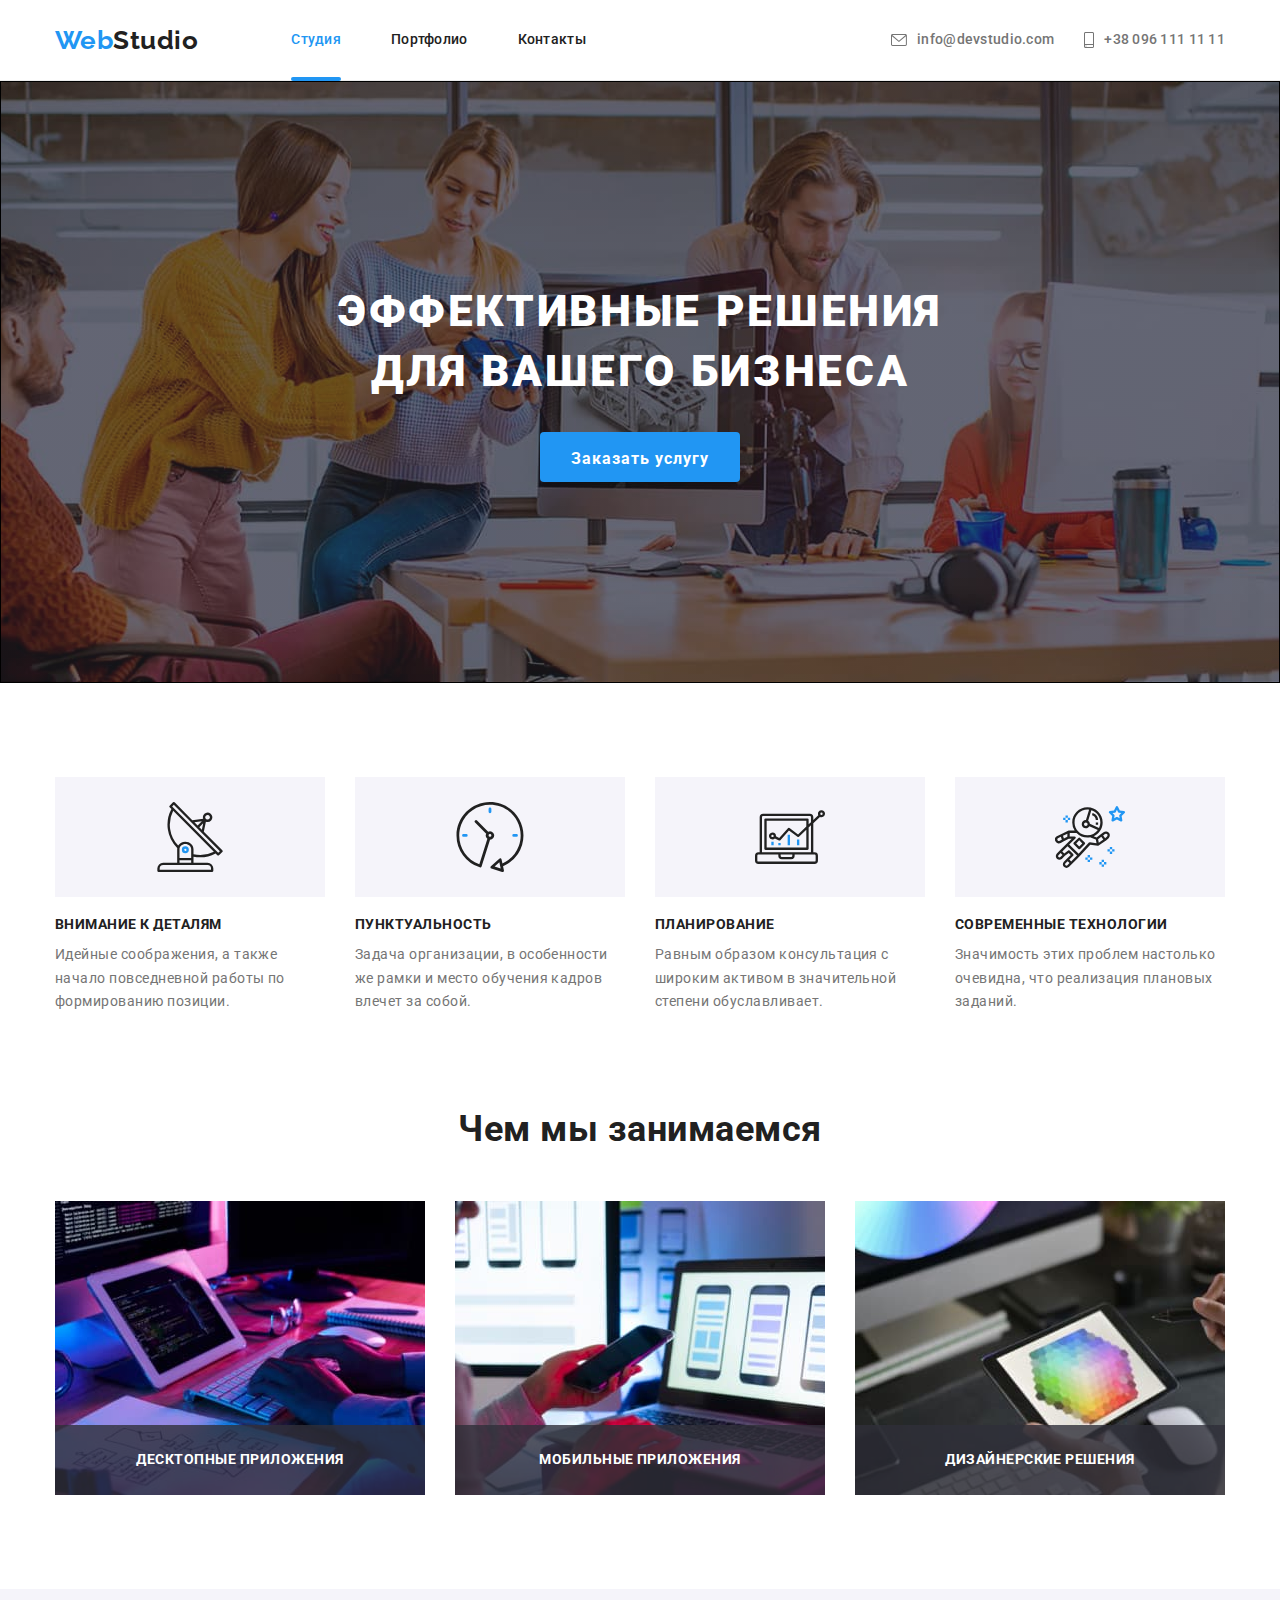
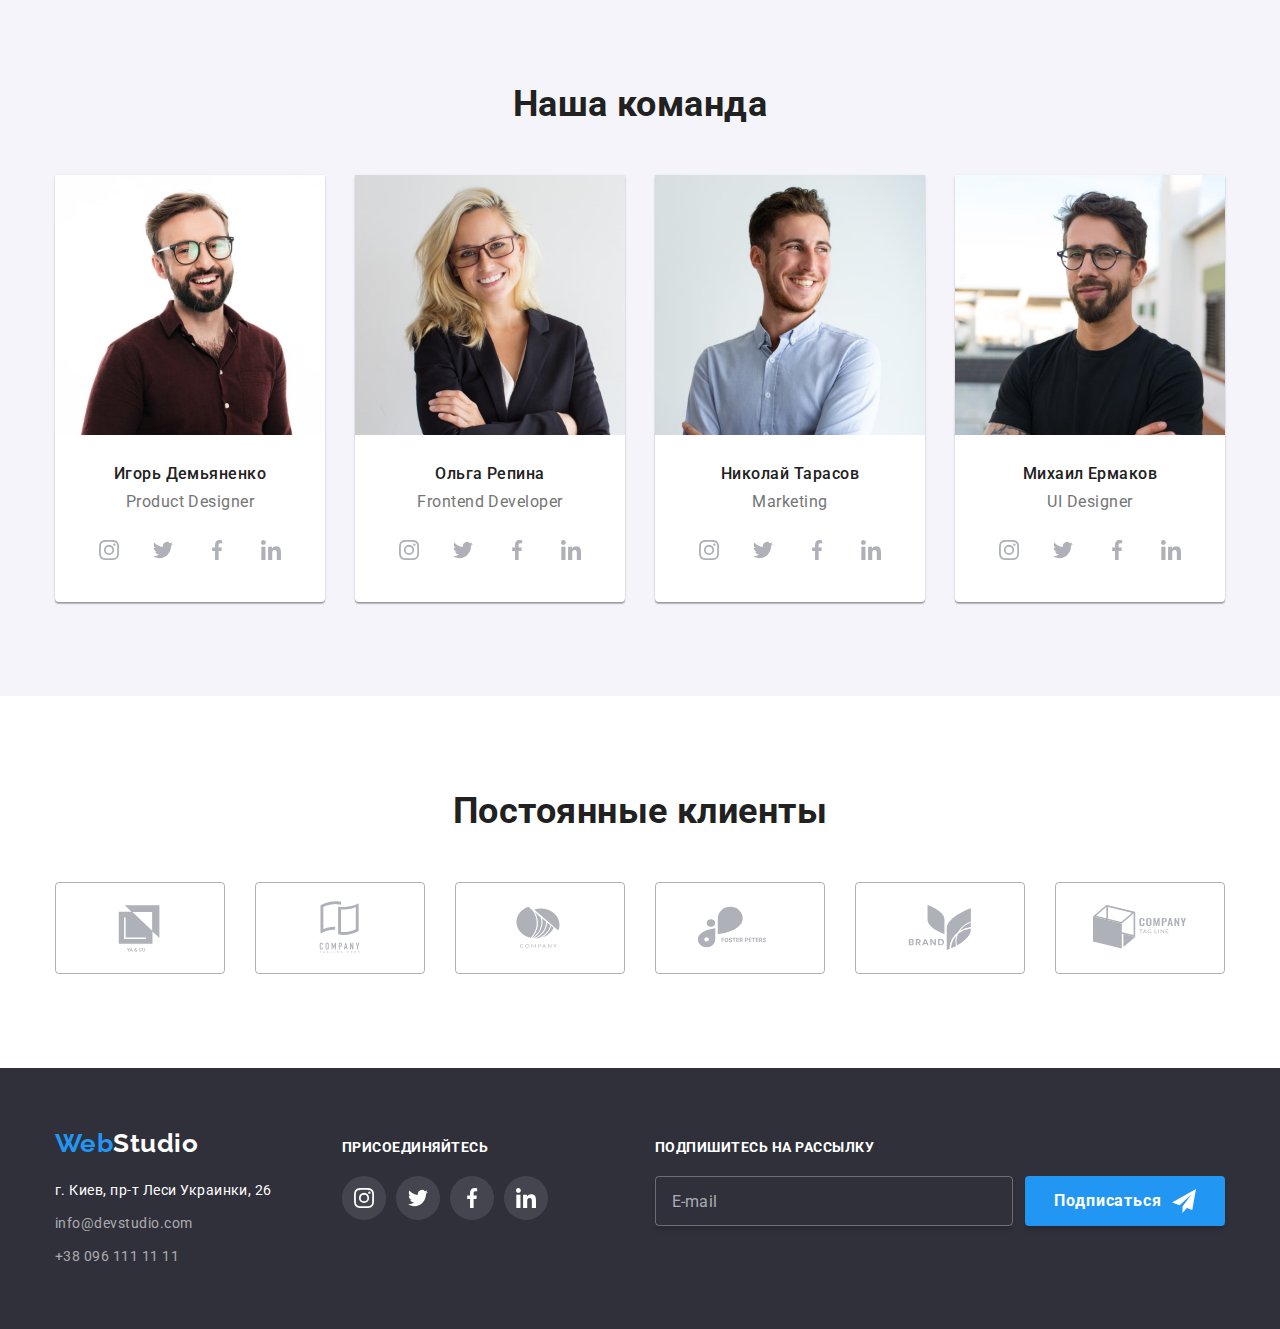
==== commit 9b98cf77: "!!!!!" ====
--- a/index.html
+++ b/index.html
@@ -47,56 +47,58 @@
     </header>
     <main>
         <!-- Hero / Эффективные решения -->
-        <section class="section hero">
-            <h1 class="hero-title">Эффективные решения для вашего бизнеса</h1>
-            <button type="button" class="button-primary" data-modal-open>Заказать услугу</button>
-        <!-- Modal / Модальное окно -->
-        <div class="backdrop is-hidden" data-modal>
-            <div class="modal">
-                <button class="modal__button" data-modal-close>
-                    <svg class="modal__icon" width="18" height="18">
-                        <use href="./images/icon.svg#icon-close"></use>
-                    </svg>
-                </button>
-                <h2 class="modal__title">Оставьте свои данные, мы вам перезвоним</h2>
-                <form class="form">
-                    <div class="field">
-                        <label class="field__label" for="name">Имя</label>
-                        <input class="field__input" type="text" name="name" id="name" />
-                        <svg class="field__icon" width="18" height="18">
-                            <use href="./images/icon.svg#icon-modal-person"></use>
-                        </svg>
+        <section class="section-hero">
+            <div class="container">
+                <h1 class="hero-title">Эффективные решения для вашего бизнеса</h1>
+                <button type="button" class="button-primary" data-modal-open>Заказать услугу</button>
+            <!-- Modal / Модальное окно -->
+                <div class="backdrop is-hidden" data-modal>
+                    <div class="modal">
+                        <button class="modal__button" data-modal-close>
+                            <svg class="modal__icon" width="18" height="18">
+                                <use href="./images/icon.svg#icon-close"></use>
+                            </svg>
+                        </button>
+                        <h2 class="modal__title">Оставьте свои данные, мы вам перезвоним</h2>
+                        <form class="form">
+                            <div class="field">
+                                <label class="field__label" for="name">Имя</label>
+                                <input class="field__input" type="text" name="name" id="name" />
+                                <svg class="field__icon" width="18" height="18">
+                                    <use href="./images/icon.svg#icon-modal-person"></use>
+                                </svg>
+                            </div>
+                            <div class="field">
+                                <label class="field__label" for="tel">Телефон</label>
+                                <input class="field__input" type="tel" name="tel" id="tel" />
+                                <svg class="field__icon" width="18" height="18">
+                                    <use href="./images/icon.svg#icon-modal-phone"></use>
+                                </svg>
+                            </div>
+                            <div class="field">
+                                <label class="field__label" for="mail">Почта</label>
+                                <input class="field__input" type="email" name="mail" id="mail" />
+                                <svg class="field__icon" width="18" height="18">
+                                    <use href="./images/icon.svg#icon-modal-email"></use>
+                                </svg>
+                            </div>
+                            <div class="field">
+                                <label class="field__label" for="comment">Комментарий</label>
+                                <textarea class="field__textarea" placeholder="Вв едите текст" id="comment"></textarea>
+                            </div>
+                            <div class="privat-policy">
+                                <label class="privat-policy__label" for="privat-policy">
+                                    <input class="privat-policy__checkbox" type="checkbox" name="privat-policy" id="privat-policy">
+                                    <span class="privat-policy__icon"></span>
+                                    Соглашаюсь с рассылкой и принимаю&nbsp;
+                                    <a href="" class="privat-policy__link">Условия договора</a>
+                                </label>
+                            </div>
+                            <button class="field__button" type="submit">Отправить</button>
+                        </form>
                     </div>
-                    <div class="field">
-                        <label class="field__label" for="tel">Телефон</label>
-                        <input class="field__input" type="tel" name="tel" id="tel" />
-                        <svg class="field__icon" width="18" height="18">
-                            <use href="./images/icon.svg#icon-modal-phone"></use>
-                        </svg>
-                    </div>
-                    <div class="field">
-                        <label class="field__label" for="mail">Почта</label>
-                        <input class="field__input" type="email" name="mail" id="mail" />
-                        <svg class="field__icon" width="18" height="18">
-                            <use href="./images/icon.svg#icon-modal-email"></use>
-                        </svg>
-                    </div>
-                    <div class="field">
-                        <label class="field__label" for="comment">Комментарий</label>
-                        <textarea class="field__textarea" placeholder="Введите текст" id="comment"></textarea>
-                    </div>
-                    <div class="field__policy">
-                        <label class="field__label--policy" for="policy">
-                            <input class="checkbox" type="checkbox" name="policy" id="policy">
-                            <span class="field__checkbox"></span>
-                            Соглашаюсь с рассылкой и принимаю    
-                            <a href="" class="field__link">Условия договора</a>
-                        </label>
-                    </div>
-                    <button class="field__button" type="submit">Отправить</button>
-                </form>
-            </div>
-        </div>
+                </div>
+            </div>
         </section>
         <!-- Work / Наши преймущества (с условным заголовком) -->
         <section class="work section">
@@ -110,10 +112,7 @@
                             </svg>
                         </div>
                         <h3 class="work__title">Внимание к деталям</h3>
-                        <p class="work__description">Идейные соображения, а также начало повседневной работы по
-                            формированию
-                            позиции.
-                        </p>
+                        <p class="work__description">Идейные соображения, а также начало повседневной работы по формированию позиции.</p>
                     </li>
                     <li class="work__item">
                         <div class="work__image">
--- a/css/styles.css
+++ b/css/styles.css
@@ -166,17 +166,15 @@
 }
 
 /* Hero / Эффективные решения */
-.hero {
+.section-hero {
     background-repeat: no-repeat;
     background-position: center;
     background-size: cover;
     background-color: #C4C4C4;
     border: 1px solid #000000;
-    text-align: center;
     max-width: 1600px;
+    margin: 0 auto;
     padding: 200px 0;
-    margin-left: auto;
-    margin-right: auto;
     background-image: linear-gradient(to right,
             rgba(47, 48, 58, 0.4),
             rgba(47, 48, 58, 0.4)),
@@ -184,20 +182,20 @@
 }
 
 .hero-title {
-    margin-top: 0;
-    margin-bottom: 0;
+    margin: 0 auto 30px;
     color: #ffffff;
     font-weight: 900;
     font-size: 44px;
     line-height: 1.36;
     letter-spacing: 0.06em;
+    text-align: center;
     text-transform: uppercase;
-    max-width: 700px;
+    max-width: 696px;
+}
+.button-primary {
+    display: block;
     margin-left: auto;
     margin-right: auto;
-}
-
-.button-primary {
     color: var(--primary-white-color);
     background-color: var(--accent-color);
     font-weight: 700;
@@ -209,7 +207,6 @@
     border-radius: 4px;
     border-color: transparent;
     padding: 10px;
-    margin-top: 30px;
     height: 50px;
     min-width: 200px;
     cursor: pointer;
@@ -246,6 +243,7 @@
 .backdrop.is-hidden .modal {
     transform: translate(-50%, -80%) scale(0.39);
 }
+
 .modal {
     position: absolute;
     top: 50%;
@@ -269,7 +267,7 @@
     display: flex;
     align-items: center;
     justify-content: center;
-    padding: 0;
+    padding: 10px 0;
     right: 8px;
     top: 8px;
     border-radius: 50%;
@@ -312,21 +310,7 @@
     flex-direction: column;
     margin-bottom: 10px;
 }
-.field:nth-child(4) {
-    margin-bottom: 20px;
-}
-.field__policy {
-    display: flex;
-    justify-content: center;
-    margin-bottom: 30px;
-}
-.field__link {
-    color: var(--accent-color);
-    margin-left: 3px;
-
-}
 .field__label {
-    font-weight: 400;
     font-size: 12px;
     line-height: 1.17;
     letter-spacing: 0.01em;
@@ -375,7 +359,6 @@
 }
 
 .field__textarea::placeholder {
-        font-weight: 400;
         font-size: 12px;
         line-height: 1.17;
         letter-spacing: 0.01em;
@@ -385,16 +368,25 @@
 .textarea-field:not(:placeholder-shown) {
     border-color: #2196f3;
 } */
-.field__label--policy {
-    display: flex;
-    align-items: center;
-    font-weight: 400;
+.privat-policy {
+    margin-bottom: 30px;
+}
+
+.privat-policy__link {
+    font-size: 14px;
+    line-height: 1.71;
+    color: var(--accent-color);
+}
+.privat-policy__label {
+    display: flex;
+    align-items: center;
+    justify-content: center;
     font-size: 14px;
     line-height: 1.71;
     color: var(--secondary-text-color);
 }
 
-.checkbox {
+.privat-policy__checkbox {
     position: absolute;
     width: 1px;
     height: 1px;
@@ -407,7 +399,7 @@
     overflow: hidden;
 
 }
-.field__checkbox {
+.privat-policy__icon {
     display: inline-block;
     width: 16px;
     height: 15px;
@@ -416,11 +408,9 @@
     margin-right: 7px;
 }
 
-.checkbox:checked+.field__checkbox {
+.privat-policy__checkbox:checked+.privat-policy__icon {
     border-color: transparent;
-
     background-image: url(../images/check-active.svg);
-    background-size: contain;
     background-origin: border-box;
 }
 .field__button {
@@ -466,7 +456,6 @@
     display: flex;
     align-items: center;
     justify-content: center;
-    padding: 0;
 }
 .work__icon {
     width: 70px;
@@ -485,7 +474,6 @@
     margin-bottom: 0;
     width: 270px;
     font-size: 14px;
-    font-weight: 400;
     line-height: 1.71;
     color: var(--secondary-text-color);
 }
@@ -499,6 +487,7 @@
 }
 .about__item {
     position: relative;
+    z-index: -1;
 }
 
 .about__subject {
@@ -559,7 +548,6 @@
     margin-top: 0;
     margin-bottom: 16px;
     font-size: 16px;
-    font-weight: 400;
     line-height: 1.17;
     color: var(--secondary-text-color);
 }
